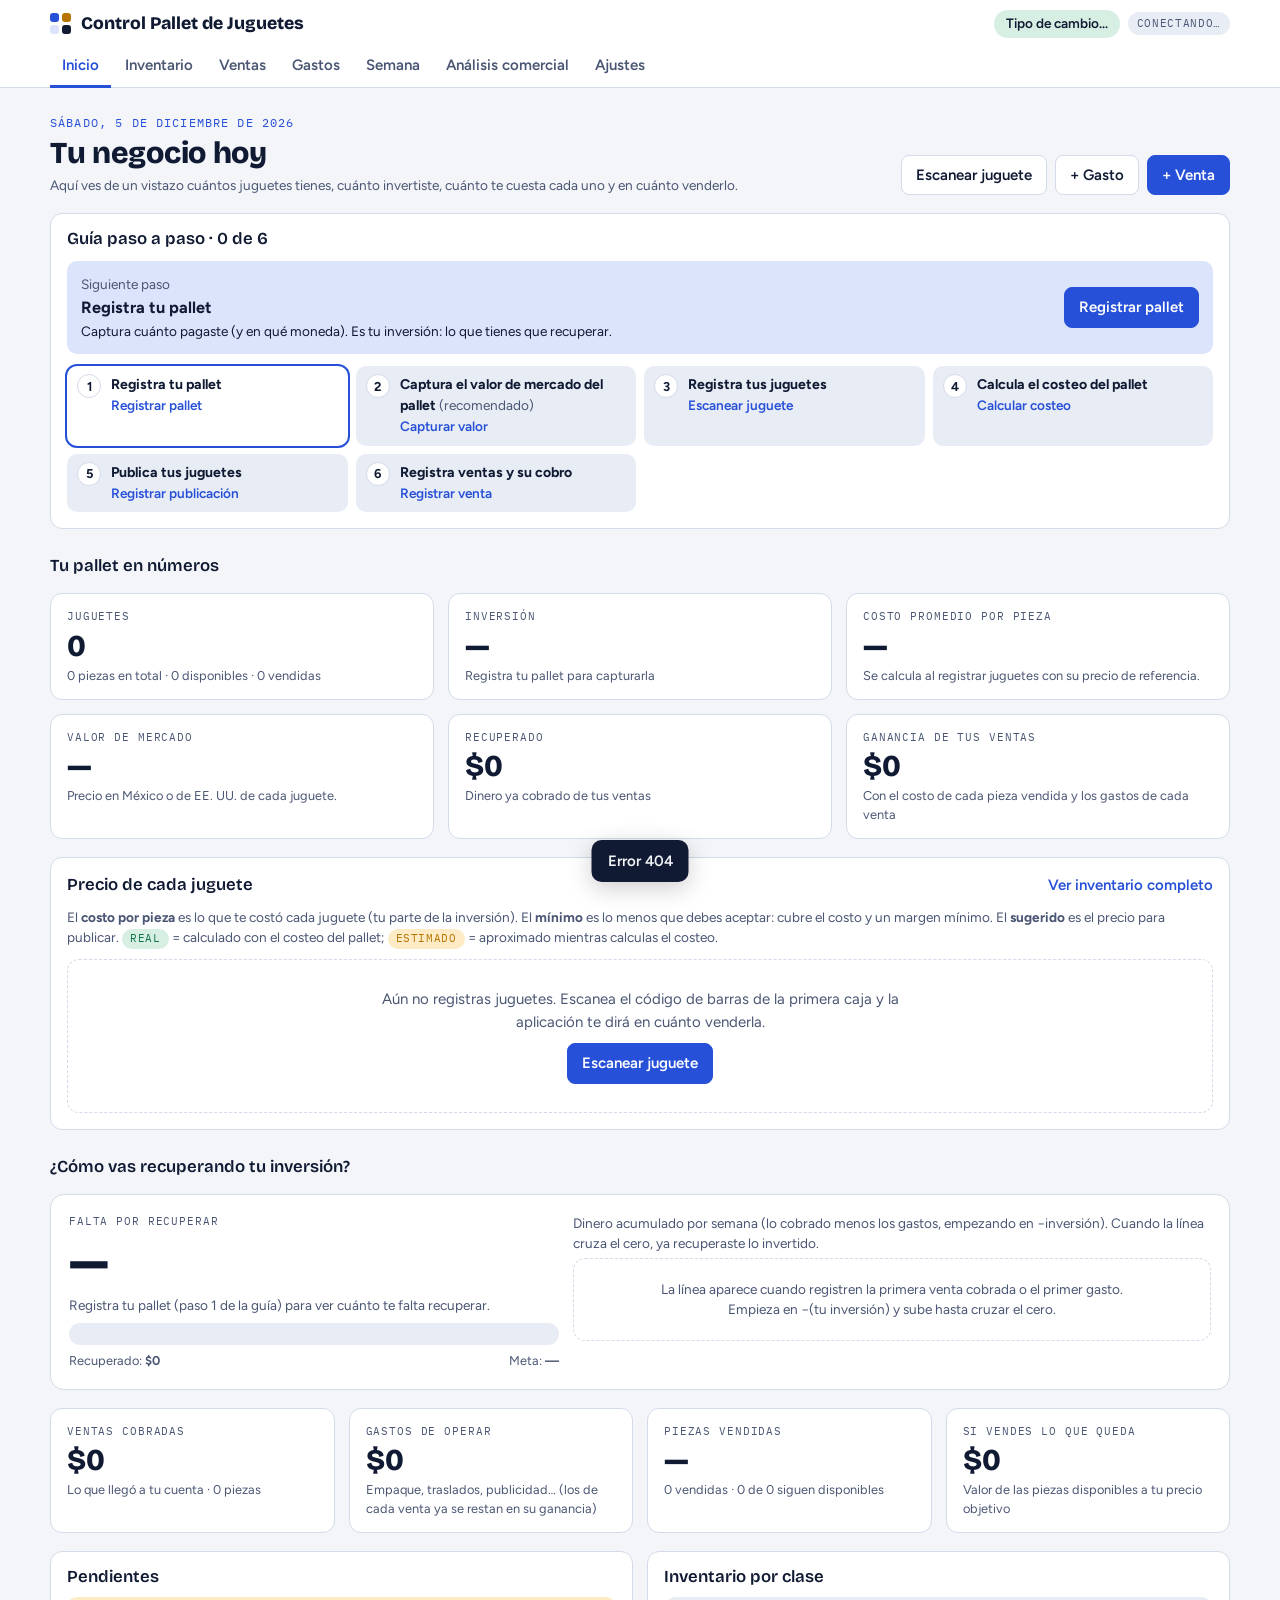
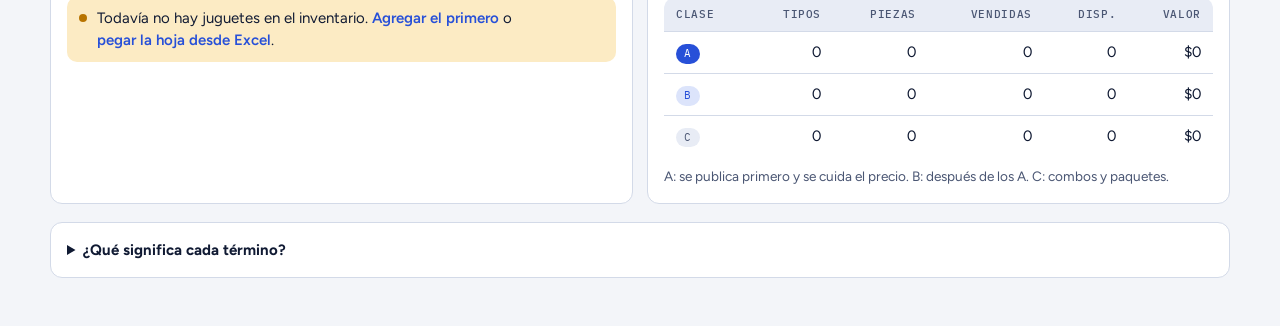
==== pallet-juguetes/src/PalletControl/wwwroot/index.html @ 429c1dbe "Manual de usuario en HTML (presentación con capturas reales) - docs/manual-usuario.html: 20 diaposit" ====
<!doctype html>
<html lang="es-MX">
<head>
<meta charset="utf-8">
<meta name="viewport" content="width=device-width,initial-scale=1,viewport-fit=cover">
<title>Control Pallet de Juguetes</title>
<link rel="icon" href="data:image/svg+xml,%3Csvg xmlns='http://www.w3.org/2000/svg' viewBox='0 0 20 20'%3E%3Crect width='9' height='9' rx='2' fill='%232750D8'/%3E%3Crect x='11' width='9' height='9' rx='2' fill='%23B87400'/%3E%3Crect y='11' width='9' height='9' rx='2' fill='%23DCE4FB'/%3E%3Crect x='11' y='11' width='9' height='9' rx='2' fill='%23101A33'/%3E%3C/svg%3E">
<link rel="preconnect" href="https://fonts.googleapis.com">
<link rel="preconnect" href="https://fonts.gstatic.com" crossorigin>
<link rel="stylesheet" href="https://fonts.googleapis.com/css2?family=Bricolage+Grotesque:opsz,wght@12..96,600;12..96,800&family=Figtree:wght@400;500;600;700&family=IBM+Plex+Mono:wght@500&display=swap">
<link rel="stylesheet" href="css/app.css">
</head>
<body>
<header class="top"><div class="wrap">
  <div class="brandrow">
    <div class="brand"><span class="logo" aria-hidden="true"><i></i><i></i><i></i><i></i></span><b>Control Pallet de Juguetes</b></div>
    <div class="toprt"><button class="tcbtn" id="tcBtn" type="button" aria-label="Tipo de cambio del día. Editar">Tipo de cambio…</button><span class="status" id="status">Conectando…</span><button class="userbtn" id="userBtn" type="button" hidden aria-label="Tu cuenta"></button></div>
  </div>
  <nav class="tabs" role="tablist" aria-label="Secciones">
    <button class="tab" role="tab" data-tab="resumen" aria-selected="true">Inicio</button>
    <button class="tab" role="tab" data-tab="inventario">Inventario</button>
    <button class="tab" role="tab" data-tab="ventas">Ventas<span class="cnt" id="cntApartado" hidden></span></button>
    <button class="tab" role="tab" data-tab="gastos">Gastos</button>
    <button class="tab" role="tab" data-tab="semana">Semana</button>
    <button class="tab" role="tab" data-tab="analisis">Análisis comercial</button>
    <button class="tab" role="tab" data-tab="ajustes">Ajustes</button>
  </nav>
</div></header>

<main class="wrap">

<!-- INICIO -->
<section class="view" data-view="resumen">
  <div class="head"><div><p class="eyebrow" id="hoyTxt"></p><h2>Tu negocio hoy</h2>
      <p class="muted small">Aquí ves de un vistazo cuántos juguetes tienes, cuánto invertiste, cuánto te cuesta cada uno y en cuánto venderlo.</p></div>
    <div class="row"><button class="btn" data-act="escanear">Escanear juguete</button><button class="btn" data-act="nuevoGasto">+ Gasto</button><button class="btn primary" data-act="nuevaVenta">+ Venta</button></div></div>

  <div id="guia"></div>

  <h3 class="dash-h">Tu pallet en números</h3>
  <div class="row" id="iniPalWrap" hidden><label class="small muted" for="iniPal">Ver:</label><select class="sel" id="iniPal" style="max-width:260px"></select></div>
  <div class="grid g3" id="iniNum"></div>

  <div class="card">
    <div class="pf"><h3 style="margin:0">Precio de cada juguete</h3><button class="lnk" type="button" data-go="inventario">Ver inventario completo</button></div>
    <p class="small muted">El <b>costo por pieza</b> es lo que te costó cada juguete (tu parte de la inversión). El <b>mínimo</b> es lo menos que debes aceptar: cubre el costo y un margen mínimo. El <b>sugerido</b> es el precio para publicar. <span class="pill entregado">Real</span> = calculado con el costeo del pallet; <span class="pill apartado">Estimado</span> = aproximado mientras calculas el costeo.</p>
    <div id="iniPrecios"></div>
  </div>

  <h3 class="dash-h">¿Cómo vas recuperando tu inversión?</h3>
  <div class="hero">
    <div style="display:flex;flex-direction:column;gap:8px">
      <span class="lbl">Falta por recuperar</span>
      <span class="big" id="hFalta">$0</span>
      <span class="muted small" id="hFaltaN"></span>
      <div><div class="meter"><i id="hMeter" style="width:0"></i></div>
        <div class="meter-l"><span>Recuperado: <b id="hRec">$0</b></span><span>Meta: <b id="hInv">$0</b></span></div></div>
    </div>
    <div style="min-width:0"><p class="small muted" style="margin-bottom:4px">Dinero acumulado por semana (lo cobrado menos los gastos, empezando en −inversión). Cuando la línea cruza el cero, ya recuperaste lo invertido.</p><div id="chart"></div></div>
  </div>
  <div class="grid g4" id="kpis"></div>
  <div class="grid g2">
    <div class="card"><h3>Pendientes</h3><div class="alerts" id="alerts"></div></div>
    <div class="card"><h3>Inventario por clase</h3><div class="scroll" style="border:0"><table id="tblClase"></table></div>
      <p class="small muted">A: se publica primero y se cuida el precio. B: después de los A. C: combos y paquetes.</p></div>
  </div>
  <details class="card glosario"><summary><b>¿Qué significa cada término?</b></summary>
    <dl class="small">
      <dt>Inversión del pallet</dt><dd>Lo que pagaste por el pallet más gastos como flete o importación, en pesos.</dd>
      <dt>Costo por pieza</dt><dd>La parte de la inversión que le toca a cada juguete. Los juguetes de más valor cargan más costo.</dd>
      <dt>Valor de mercado</dt><dd>En cuánto se venden juguetes iguales en tiendas (precio en México o, si no lo tienes, el de EE. UU. convertido a pesos).</dd>
      <dt>Precio mínimo</dt><dd>Lo menos que puedes aceptar sin perder: cubre el costo de la pieza y un margen mínimo del 10 %.</dd>
      <dt>Precio sugerido</dt><dd>El precio recomendado para publicar: deja un margen del 30 % sobre el precio de venta, sin comisiones de plataforma.</dd>
      <dt>Costeo</dt><dd>El cálculo que reparte la inversión entre todos los juguetes del pallet. Hazlo cuando termines de registrarlos; antes, los costos son estimados.</dd>
      <dt>Cobrado / recuperado</dt><dd>Solo cuenta el dinero que ya llegó a tu cuenta, no las ventas apartadas o por cobrar.</dd>
    </dl></details>
</section>

<!-- INVENTARIO -->
<section class="view" data-view="inventario" hidden>
  <div class="head"><div><p class="eyebrow">Hoja de inventario</p><h2>Juguetes del pallet</h2><p class="muted small" id="invSub"></p></div>
    <div class="row"><button class="btn" data-act="importar">Importar desde Excel</button><button class="btn" data-act="escanear">Escanear código</button><button class="btn primary" data-act="nuevoProducto">+ Juguete</button></div></div>
  <div id="invValor"></div>
  <div class="filters">
    <input class="inp" id="fBuscar" type="search" placeholder="Buscar por código, código de barras, nombre o categoría" aria-label="Buscar">
    <select class="sel" id="fClase" aria-label="Clase"><option value="">Todas las clases</option><option>A</option><option>B</option><option>C</option></select>
    <select class="sel" id="fCond" aria-label="Condición"><option value="">Toda condición</option><option value="nuevo_sellado">Nuevo sellado</option><option value="nuevo_caja_abierta">Nuevo con caja abierta</option><option value="usado_bueno">Usado en buenas condiciones</option><option value="usado_detalles">Usado con detalles</option><option value="incompleto">Incompleto</option><option value="danado">Dañado</option><option value="no_comercializable">No comercializable</option></select>
    <select class="sel" id="fPallet" aria-label="Pallet"><option value="">Todos los pallets</option></select>
    <label class="chk"><input type="checkbox" id="fStock"> Solo con piezas disponibles</label>
    <div class="seg" role="group" aria-label="Vista del inventario"><button type="button" id="invCards" aria-pressed="true">Tarjetas</button><button type="button" id="invTabla" aria-pressed="false">Tabla</button></div>
  </div>
  <div class="etq-ley" id="invLeyenda"></div>
  <div id="invBody"></div>
</section>

<!-- VENTAS -->
<section class="view" data-view="ventas" hidden>
  <div class="head"><div><p class="eyebrow">Del mensaje a la entrega</p><h2>Ventas</h2><p class="muted small" id="venSub"></p></div>
    <div class="row"><div class="seg" role="group" aria-label="Vista"><button id="vBoard" aria-pressed="true">Tablero</button><button id="vList" aria-pressed="false">Lista</button></div>
      <button class="btn primary" data-act="nuevaVenta">+ Venta</button></div></div>
  <div class="callout sun"><b>Regla de oro:</b> una venta solo cuenta como dinero recuperado cuando registran su cobro con el importe que apareció en su banca (en marketplaces, el depósito ya sin comisiones). Una captura de pantalla no demuestra que el pago llegó.</div>
  <div class="filters">
    <input class="inp" id="vBuscar" type="search" placeholder="Buscar cliente o juguete" aria-label="Buscar venta">
    <select class="sel" id="vCanal" aria-label="Canal"><option value="">Todos los canales</option></select>
  </div>
  <div id="venBody"></div>
</section>

<!-- GASTOS -->
<section class="view" data-view="gastos" hidden>
  <div class="head"><div><p class="eyebrow">Costos de operar</p><h2>Gastos</h2><p class="muted small">Empaque, traslados, publicidad, comisiones e impuestos. Se restan del dinero recuperado.</p></div>
    <button class="btn primary" data-act="nuevoGasto">+ Gasto</button></div>
  <div class="grid g4" id="gasKpis"></div>
  <div id="gasBody"></div>
</section>

<!-- SEMANA -->
<section class="view" data-view="semana" hidden>
  <div class="head"><div><p class="eyebrow">Revisión de 20 minutos</p><h2>Indicadores semanales</h2><p class="muted small">Anoten publicaciones, mensajes y horas cada semana. Ventas y dinero se calculan solos.</p></div>
    <button class="btn primary" data-act="nuevaSemana">+ Registrar semana</button></div>
  <div class="grid g4" id="semKpis"></div>
  <div id="semBody"></div>
</section>

<!-- ANÁLISIS COMERCIAL -->
<section class="view" data-view="analisis" hidden>
  <nav class="subnav" aria-label="Análisis comercial">
    <button class="subtab" type="button" data-sub="dashboard">Dashboard</button>
    <button class="subtab" type="button" data-sub="productos">Análisis de productos</button>
    <button class="subtab" type="button" data-sub="simulador">Simulador de precios</button>
    <button class="subtab" type="button" data-sub="pallets">Pallets y costos</button>
    <button class="subtab" type="button" data-sub="plataformas">Márgenes y fiscal</button>
    <button class="subtab" type="button" data-sub="competencia">Competencia</button>
    <button class="subtab" type="button" data-sub="publicaciones">Publicaciones</button>
    <button class="subtab" type="button" data-sub="real">Rentabilidad real</button>
    <button class="subtab" type="button" data-sub="reportes">Reportes</button>
    <button class="subtab" type="button" data-sub="integraciones">Integraciones</button>
  </nav>
  <div id="anBody"></div>
</section>

<!-- AJUSTES -->
<section class="view" data-view="ajustes" hidden>
  <div class="head"><div><p class="eyebrow">Configuración</p><h2>Ajustes</h2></div></div>
  <div class="grid g2">
    <form class="card" id="cfgForm">
      <h3>Datos del negocio</h3>
      <div class="form">
        <div class="f full"><label for="cInv">Inversión inicial (MXN)</label><input class="inp num" id="cInv" type="number" min="0" step="100"><span class="hint" id="cInvH">Incluye flete e impuestos de compra.</span></div>
        <div class="f full"><label for="cBajo">Aviso de pocas piezas</label><input class="inp num" id="cBajo" type="number" min="0" step="1"><span class="hint">Avisa cuando quedan esta cantidad o menos.</span></div>
        <div class="f full"><label for="cMeta">Meta de venta mensual (MXN)</label><input class="inp num" id="cMeta" type="number" min="0" step="500"><span class="hint">Opcional. Defínanla tras dos semanas de datos.</span></div>
        <div class="f full"><label for="cDesc">Descuento sobre el precio en México (%)</label><input class="inp num" id="cDesc" type="number" min="0" max="90" step="1"><span class="hint">Para sugerir el precio objetivo: precio en México menos este porcentaje. El plan usó 35% como ejemplo; ajústalo con tu experiencia. El tipo de cambio se edita en la leyenda de la barra superior.</span></div>
      </div>
      <div class="row"><button class="btn primary" type="submit">Guardar ajustes</button></div>
    </form>
    <div class="card">
      <h3>Exportar a Excel (CSV)</h3>
      <p class="small muted">Descarga una copia de cada hoja para abrirla en Excel.</p>
      <div class="row"><button class="btn" data-exp="inventario">Inventario</button><button class="btn" data-exp="ventas">Ventas</button><button class="btn" data-exp="gastos">Gastos</button><button class="btn" data-exp="semanas">Semanas</button></div>
      <h3 style="margin-top:8px">Respaldo completo</h3>
      <p class="small muted">Todos los datos en un archivo JSON, para guardarlo fuera de esta computadora.</p>
      <div class="row"><a class="btn" href="/api/respaldo" download>Descargar respaldo</a></div>
      <h3 style="margin-top:8px">Dónde se guardan los datos</h3>
      <p class="small muted" id="modoTxt"></p>
    </div>
  </div>
</section>

</main>

<div class="acceso" id="acceso" hidden></div>
<div class="modal" id="modal" hidden role="dialog" aria-modal="true" aria-labelledby="mTitle"><div class="panel" id="mPanel"></div></div>
<div class="toast" id="toast" hidden role="status"></div>

<script src="js/app.js"></script>
<script src="js/precios.js"></script>
<script src="js/ventas.js"></script>
<script src="js/comercial.js"></script>
<script src="js/integraciones.js"></script>
<script src="js/publicar.js"></script>
<script src="js/analisis.js"></script>
</body>
</html>
---- pallet-juguetes/src/PalletControl/wwwroot/css/app.css ----
body{margin:0}
img{max-width:100%}
[hidden]{display:none!important}
.mono{font-family:var(--f-mono)}
a.btn{text-decoration:none;display:inline-block}
/* Layout: barra fija con pestañas; cada pestaña es una mesa de trabajo (resumen arriba, detalle abajo). Misma paleta que el plan del pallet. */
:root{
  --bg:#F3F5F9; --surface:#FFFFFF; --surface-2:#E8ECF5; --fg:#101A33; --fg-2:#4A5673; --line:#D3DAE8;
  --accent:#2750D8; --accent-fg:#FFFFFF; --accent-soft:#DCE4FB;
  --sun:#B87400; --sun-soft:#FCEBC4;
  --good:#12754A; --good-soft:#D6EFE2; --bad:#B72B32; --bad-soft:#F8DADB;
  --chart-pos:#2750D8; --chart-neg:#B72B32; --chart-grid:#E3E8F1;
  --scrim:rgba(16,26,51,.45);
  --f-display:'Bricolage Grotesque','Segoe UI',system-ui,sans-serif;
  --f-body:'Figtree','Segoe UI',system-ui,sans-serif;
  --f-mono:'IBM Plex Mono',ui-monospace,Consolas,monospace;
}
@media (prefers-color-scheme: dark){:root:not([data-theme="light"]){
  --bg:#0E1424; --surface:#161E33; --surface-2:#1F2A46; --fg:#E8ECF7; --fg-2:#9FAAC8; --line:#2B3654;
  --accent:#86A2FF; --accent-fg:#0E1424; --accent-soft:#22305F;
  --sun:#F5B544; --sun-soft:#3A2E12;
  --good:#4CCB8B; --good-soft:#12372A; --bad:#FF8A8F; --bad-soft:#402024; --chart-pos:#6F8CF5; --chart-neg:#E25A63; --chart-grid:#25304C; --scrim:rgba(0,0,0,.6); color-scheme:dark}}
:root[data-theme="dark"]{
  --bg:#0E1424; --surface:#161E33; --surface-2:#1F2A46; --fg:#E8ECF7; --fg-2:#9FAAC8; --line:#2B3654;
  --accent:#86A2FF; --accent-fg:#0E1424; --accent-soft:#22305F;
  --sun:#F5B544; --sun-soft:#3A2E12;
  --good:#4CCB8B; --good-soft:#12372A; --bad:#FF8A8F; --bad-soft:#402024; --chart-pos:#6F8CF5; --chart-neg:#E25A63; --chart-grid:#25304C; --scrim:rgba(0,0,0,.6); color-scheme:dark}

*{box-sizing:border-box}
body{background:var(--bg);color:var(--fg);font-family:var(--f-body);font-size:15px;line-height:1.5;
  padding-left:max(16px,env(safe-area-inset-left,0px));padding-right:max(16px,env(safe-area-inset-right,0px));padding-block:0 48px}
body::before{content:"";position:fixed;inset:0 0 auto;height:env(safe-area-inset-top,0px);z-index:30;background:var(--surface)}
.wrap{max-width:1180px;margin:0 auto}
button,input,select,textarea{font:inherit;color:inherit}
button{cursor:pointer}
:focus-visible{outline:3px solid var(--accent);outline-offset:2px}
h1,h2,h3{font-family:var(--f-display);line-height:1.1;margin:0;text-wrap:balance}
h2{font-size:clamp(1.4rem,2.6vw,1.9rem);font-weight:800;letter-spacing:-.01em}
h3{font-size:1.05rem;font-weight:600}
p{margin:0}
.muted{color:var(--fg-2)} .small{font-size:.85rem}
.num{font-variant-numeric:tabular-nums}

/* barra superior */
.top{position:sticky;top:env(safe-area-inset-top,0px);z-index:20;background:var(--surface);border-bottom:1px solid var(--line);
  margin-inline:calc(-1*max(16px,env(safe-area-inset-left,0px)));padding:10px max(16px,env(safe-area-inset-right,0px)) 0 max(16px,env(safe-area-inset-left,0px))}
.top .wrap{display:flex;flex-direction:column;gap:8px}
.brandrow{display:flex;align-items:center;justify-content:space-between;gap:12px;flex-wrap:wrap}
.brand{display:flex;align-items:center;gap:10px;min-width:0}
.brand .logo{display:grid;grid-template-columns:repeat(2,9px);gap:3px}
.brand .logo i{width:9px;height:9px;border-radius:3px;background:var(--accent)}
.brand .logo i:nth-child(2){background:var(--sun)} .brand .logo i:nth-child(3){background:var(--accent-soft)} .brand .logo i:nth-child(4){background:var(--fg)}
.brand b{font-family:var(--f-display);font-size:1.1rem;font-weight:800}
.status{font-family:var(--f-mono);font-size:.7rem;letter-spacing:.06em;text-transform:uppercase;padding:3px 9px;border-radius:999px;background:var(--surface-2);color:var(--fg-2)}
.status.ok{background:var(--good-soft);color:var(--good)} .status.warn{background:var(--sun-soft);color:var(--sun)}
.tabs{display:flex;gap:2px;overflow-x:auto;scrollbar-width:none;margin-bottom:-1px}
.tabs::-webkit-scrollbar{display:none}
.tab{background:none;border:0;border-bottom:3px solid transparent;padding:8px 12px 9px;font-weight:600;color:var(--fg-2);white-space:nowrap}
.tab:hover{color:var(--fg)}
.tab[aria-selected="true"]{color:var(--accent);border-bottom-color:var(--accent)}
.tab .cnt{font-family:var(--f-mono);font-size:.7rem;background:var(--sun-soft);color:var(--sun);border-radius:999px;padding:1px 6px;margin-left:4px}

.view{padding-block:22px 0;display:flex;flex-direction:column;gap:18px}
.head{display:flex;justify-content:space-between;align-items:flex-end;gap:12px;flex-wrap:wrap}
.head p{margin-top:4px}
.eyebrow{font-family:var(--f-mono);font-size:.72rem;letter-spacing:.1em;text-transform:uppercase;color:var(--accent);margin-bottom:6px}
.row{display:flex;gap:8px;flex-wrap:wrap;align-items:center}

.btn{background:var(--surface);border:1px solid var(--line);border-radius:8px;padding:8px 14px;font-weight:600;white-space:nowrap}
.btn:hover{border-color:var(--accent)}
.btn.primary{background:var(--accent);color:var(--accent-fg);border-color:var(--accent)}
.btn.danger{color:var(--bad);border-color:var(--bad)}
.btn.danger.armed{background:var(--bad);color:var(--surface)}
.btn.sm{padding:4px 10px;font-size:.85rem}
.btn:disabled{opacity:.45;cursor:default}
.lnk{background:none;border:0;padding:0;color:var(--accent);font-weight:600}

.grid{display:grid;gap:14px}
.g4{grid-template-columns:repeat(auto-fit,minmax(min(100%,210px),1fr))}
.g3{grid-template-columns:repeat(auto-fit,minmax(min(100%,260px),1fr))}
.g2{grid-template-columns:repeat(auto-fit,minmax(min(100%,340px),1fr))}
.card{background:var(--surface);border:1px solid var(--line);border-radius:12px;padding:16px;min-width:0;display:flex;flex-direction:column;gap:10px}
.kpi{background:var(--surface);border:1px solid var(--line);border-radius:12px;padding:14px 16px;min-width:0}
.kpi .l{font-family:var(--f-mono);font-size:.68rem;letter-spacing:.08em;text-transform:uppercase;color:var(--fg-2)}
.kpi .v{font-family:var(--f-display);font-weight:800;font-size:clamp(1.4rem,2.6vw,1.9rem);line-height:1.15;margin:4px 0 2px;font-variant-numeric:tabular-nums;overflow-wrap:anywhere}
.kpi .n{font-size:.8rem;color:var(--fg-2)}
.tone-good{color:var(--good)} .tone-bad{color:var(--bad)}

.hero{background:var(--surface);border:1px solid var(--line);border-radius:14px;padding:18px;display:grid;gap:14px;grid-template-columns:minmax(0,1fr) minmax(0,1.3fr)}
@media(max-width:760px){.hero{grid-template-columns:1fr}}
.lbl{font-family:var(--f-mono);font-size:.68rem;letter-spacing:.08em;text-transform:uppercase;color:var(--fg-2)}
.hero .big{font-family:var(--f-display);font-weight:800;font-size:clamp(2rem,4.6vw,3.1rem);line-height:1;font-variant-numeric:tabular-nums}
.meter{position:relative;height:22px;background:var(--surface-2);border-radius:999px;overflow:hidden}
.meter i{position:absolute;inset:0 auto 0 0;background:var(--accent);border-radius:999px;transition:width .3s}
.meter i.done{background:var(--good)}
.meter-l{display:flex;justify-content:space-between;font-size:.8rem;color:var(--fg-2);margin-top:6px;gap:8px;flex-wrap:wrap}
svg text{font-family:var(--f-body);font-size:11px;fill:var(--fg-2)}
svg .ax{stroke:var(--line)} svg .z{stroke:var(--fg-2);stroke-dasharray:4 4}
svg .ln{fill:none;stroke:var(--accent);stroke-width:2.5;stroke-linejoin:round;stroke-linecap:round}
svg .ar{fill:var(--accent-soft);opacity:.75}
svg .pt{fill:var(--accent);stroke:var(--surface);stroke-width:2}
svg text.strong{fill:var(--fg);font-weight:700}

.alerts{display:flex;flex-direction:column;gap:8px}
.alert{display:flex;gap:10px;align-items:flex-start;padding:10px 12px;border-radius:10px;background:var(--surface-2)}
.alert.warn{background:var(--sun-soft)} .alert.bad{background:var(--bad-soft)} .alert.ok{background:var(--good-soft)}
.alert .dot{flex:none;width:8px;height:8px;border-radius:99px;margin-top:7px;background:var(--fg-2)}
.alert.warn .dot{background:var(--sun)} .alert.bad .dot{background:var(--bad)} .alert.ok .dot{background:var(--good)}

/* filtros */
.filters{display:flex;gap:8px;flex-wrap:wrap;align-items:center}
.inp,.sel{background:var(--surface);border:1px solid var(--line);border-radius:8px;padding:8px 10px;min-width:0}
.inp:focus,.sel:focus{border-color:var(--accent);outline:none}
.filters .inp{flex:1 1 220px}
.chk{display:inline-flex;gap:6px;align-items:center;font-size:.9rem;color:var(--fg-2)}

/* tablas */
.scroll{overflow-x:auto;border:1px solid var(--line);border-radius:12px;background:var(--surface)}
table{border-collapse:collapse;width:100%;font-variant-numeric:tabular-nums}
th,td{padding:9px 12px;text-align:left;border-bottom:1px solid var(--line);white-space:nowrap;vertical-align:middle}
td.r,th.r{text-align:right}
thead th{font-family:var(--f-mono);font-size:.68rem;letter-spacing:.06em;text-transform:uppercase;color:var(--fg-2);background:var(--surface-2);font-weight:500;position:sticky;top:0}
tbody tr:last-child td{border-bottom:0}
tbody tr:hover td{background:color-mix(in srgb,var(--accent-soft) 35%,transparent)}
td.wrap{white-space:normal;min-width:180px}
td .sub{display:block;font-size:.78rem;color:var(--fg-2)}
.zero{color:var(--fg-2)}
.low{color:var(--bad);font-weight:700}
tfoot td{font-weight:700;background:var(--surface-2);border-bottom:0}

.pill{display:inline-block;font-family:var(--f-mono);font-size:.66rem;letter-spacing:.06em;text-transform:uppercase;border-radius:999px;padding:2px 8px;white-space:nowrap;background:var(--surface-2);color:var(--fg-2)}
.pill.A{background:var(--accent);color:var(--accent-fg)} .pill.B{background:var(--accent-soft);color:var(--accent)} .pill.C{background:var(--surface-2);color:var(--fg-2)}
.pill.apartado{background:var(--sun-soft);color:var(--sun)} .pill.pagado{background:var(--accent-soft);color:var(--accent)}
.pill.entregado{background:var(--good-soft);color:var(--good)} .pill.cancelado{background:var(--bad-soft);color:var(--bad)}
.pill.nuevo{background:var(--good-soft);color:var(--good)} .pill.danado,.pill.incompleto{background:var(--bad-soft);color:var(--bad)}

/* tablero de ventas */
.board{display:grid;gap:12px;grid-template-columns:repeat(auto-fit,minmax(min(100%,260px),1fr))}
.col{background:var(--surface-2);border-radius:12px;padding:10px;display:flex;flex-direction:column;gap:8px;min-width:0}
.col h3{display:flex;justify-content:space-between;align-items:baseline;padding:2px 4px}
.col h3 span{font-family:var(--f-mono);font-size:.75rem;color:var(--fg-2);font-weight:500}
.sale{background:var(--surface);border:1px solid var(--line);border-radius:10px;padding:10px 12px;display:flex;flex-direction:column;gap:6px}
.sale .t{display:flex;justify-content:space-between;gap:8px;font-weight:600}
.sale .t b{font-variant-numeric:tabular-nums;white-space:nowrap}
.sale .m{font-size:.8rem;color:var(--fg-2);display:flex;gap:8px;flex-wrap:wrap}
.sale .a{display:flex;gap:6px;flex-wrap:wrap}
.empty-col{font-size:.85rem;color:var(--fg-2);padding:10px 6px}

.empty{background:var(--surface);border:1px dashed var(--line);border-radius:12px;padding:28px 18px;text-align:center;display:flex;flex-direction:column;gap:10px;align-items:center}
.empty p{max-width:52ch}
.callout{background:var(--accent-soft);border-radius:12px;padding:12px 14px;font-size:.92rem}
.callout.sun{background:var(--sun-soft)}

/* modal */
.modal{position:fixed;inset:0;z-index:50;background:var(--scrim);display:flex;align-items:flex-start;justify-content:center;overflow:auto;
  padding:max(40px,calc(env(safe-area-inset-top,0px) + 20px)) max(12px,env(safe-area-inset-right,0px)) 24px max(12px,env(safe-area-inset-left,0px))}
.panel{background:var(--surface);border:1px solid var(--line);border-radius:14px;width:100%;max-width:620px;padding:18px;display:flex;flex-direction:column;gap:14px}
.panel .ph{display:flex;justify-content:space-between;align-items:center;gap:10px}
.x{background:none;border:0;font-size:1.4rem;line-height:1;color:var(--fg-2);padding:4px 8px}
.form{display:grid;grid-template-columns:repeat(2,minmax(0,1fr));gap:12px}
.form .full{grid-column:1/-1}
@media(max-width:520px){.form{grid-template-columns:1fr}}
.f{display:flex;flex-direction:column;gap:4px;min-width:0}
.f label{font-weight:600;font-size:.88rem}
.f .hint{font-size:.76rem;color:var(--fg-2)}
.f .inp,.f .sel,.f textarea{width:100%}
textarea.inp{min-height:70px;resize:vertical}
.warnline{font-size:.85rem;padding:8px 10px;border-radius:8px;background:var(--sun-soft);color:var(--fg)}
.warnline.bad{background:var(--bad-soft)}
.pf{display:flex;justify-content:space-between;gap:8px;flex-wrap:wrap;align-items:center}
.seg{display:inline-flex;border:1px solid var(--line);border-radius:8px;overflow:hidden}
.seg button{border:0;background:var(--surface);padding:7px 12px;font-weight:600;color:var(--fg-2)}
.seg button[aria-pressed="true"]{background:var(--accent);color:var(--accent-fg)}

.toast{position:fixed;left:50%;bottom:calc(18px + env(safe-area-inset-bottom,0px));transform:translateX(-50%);z-index:60;background:var(--fg);color:var(--bg);padding:10px 16px;border-radius:10px;font-weight:600;max-width:calc(100% - 32px);box-shadow:0 6px 24px rgba(0,0,0,.2)}
@media(prefers-reduced-motion:reduce){.meter i{transition:none}}
#venBody{display:flex;flex-direction:column;gap:14px}

/* código de barras */
.bc{display:flex;gap:6px}
.bc .inp{flex:1;min-width:0}
.bcres{display:flex;gap:12px;align-items:flex-start;background:var(--surface-2);border-radius:10px;padding:12px}
.bcimg{width:72px;height:72px;object-fit:contain;border-radius:8px;background:#fff;flex:none}
.bcinfo{display:flex;flex-direction:column;gap:6px;min-width:0}
.bcinfo p{overflow-wrap:anywhere}
ul.sug{margin:0;padding-left:1.1em;display:flex;flex-direction:column;gap:2px}

/* tipo de cambio en la barra superior */
.toprt{display:flex;align-items:center;gap:8px;flex-wrap:wrap;justify-content:flex-end;min-width:0}
.tcbtn{background:var(--good-soft);color:var(--fg);border:0;border-radius:999px;padding:5px 12px;font-size:.85rem;font-weight:600;text-align:left;line-height:1.3}
.tcbtn b{font-variant-numeric:tabular-nums}
.tcbtn small{font-weight:500;color:var(--fg-2)}
.tcbtn.warn{background:var(--sun-soft)}
.tcbtn:hover{outline:2px solid var(--accent);outline-offset:1px}
/* imágenes */
.lbl2{font-weight:600;font-size:.88rem}
.gal{display:flex;flex-wrap:wrap;gap:8px;align-items:flex-start}
.th{margin:0;width:96px;display:flex;flex-direction:column;gap:4px;border:1px solid var(--line);border-radius:10px;padding:4px;background:var(--surface)}
.th.pri{border-color:var(--sun);box-shadow:0 0 0 1px var(--sun)}
.th.pend{border-style:dashed}
.th img{width:100%;height:84px;object-fit:contain;border-radius:6px;background:#fff}
.th figcaption{display:flex;justify-content:space-between;align-items:center;gap:4px;min-height:24px}
.ic{background:none;border:1px solid var(--line);border-radius:6px;padding:0 7px;font-size:1rem;line-height:1.4;color:var(--fg-2)}
.ic:hover{border-color:var(--accent);color:var(--fg)}
.tag2{font-family:var(--f-mono);font-size:.6rem;text-transform:uppercase;letter-spacing:.04em;color:var(--fg-2)}
.upcchk{flex-basis:100%}
td.tdimg{padding:4px 6px 4px 10px;width:52px}
.mini{display:block;width:44px;height:44px;object-fit:contain;border-radius:6px;background:#fff;border:1px solid var(--line)}
.mini.vacio{background:var(--surface-2)}
tfoot tr.tot td{font-weight:600;color:var(--fg-2)}
.sugbox{background:var(--accent-soft);border-radius:10px;padding:10px 12px;display:flex;flex-direction:column;gap:6px}
.sr{position:absolute;width:1px;height:1px;overflow:hidden;clip:rect(0 0 0 0);white-space:nowrap}
#invValor .card{gap:12px}

/* precios por tienda */
.tiendas{display:grid;gap:8px;grid-template-columns:repeat(auto-fit,minmax(min(100%,170px),1fr))}
.tienda{display:flex;flex-direction:column;gap:4px;min-width:0}
.tienda label{font-size:.82rem;font-weight:600;color:var(--fg-2)}
.tienda a.btn{white-space:nowrap}
a[aria-disabled="true"]{opacity:.5}
input[readonly]{background:var(--surface-2)}
.factor{display:flex;gap:12px;align-items:center;justify-content:space-between;flex-wrap:wrap;border-top:1px solid var(--line);padding-top:12px}
.factor>div{flex:1 1 320px;min-width:0}
/* inventario: nombre y miniatura abren el detalle */
button.lnk.nom{font-weight:700;color:var(--fg);text-align:left;text-decoration:underline;text-decoration-color:var(--line);text-underline-offset:3px}
button.lnk.nom:hover{color:var(--accent);text-decoration-color:var(--accent)}
.minib{padding:0;border:0;background:none;display:block;border-radius:6px}
/* detalle con carrusel */
.panel:has(.det){max-width:880px}
.det{display:grid;grid-template-columns:minmax(0,1fr) minmax(0,1fr);gap:16px;align-items:start}
@media(max-width:700px){.det{grid-template-columns:1fr}}
.car{position:relative;background:#fff;border:1px solid var(--line);border-radius:12px;padding:8px;outline-offset:2px}
.car-vp{display:flex;align-items:center;justify-content:center;aspect-ratio:1/1}
.car-vp img{max-width:100%;max-height:100%;object-fit:contain;border-radius:8px}
.car-vacio{aspect-ratio:1/1;display:grid;place-items:center;background:var(--surface-2);border-radius:8px}
.car-b{position:absolute;top:calc(50% - 30px);width:40px;height:40px;border-radius:999px;border:1px solid var(--line);background:color-mix(in srgb,var(--surface) 90%,transparent);font-size:1.6rem;line-height:1;color:var(--fg);display:grid;place-items:center;padding:0 0 4px}
.car-b.prev{left:10px}.car-b.next{right:10px}
.car-b:hover{border-color:var(--accent)}
.car-dots{display:flex;justify-content:center;gap:6px;margin-top:8px;flex-wrap:wrap}
.car-dots button{width:10px;height:10px;border-radius:99px;border:0;background:var(--line);padding:0}
.car-dots button[aria-current="true"]{background:var(--accent)}
.car-n{text-align:center;margin-top:4px}
.dl{margin:0;display:flex;flex-direction:column;gap:8px}
.dt{display:grid;grid-template-columns:130px minmax(0,1fr);gap:8px;border-bottom:1px solid var(--line);padding-bottom:6px}
.dt dt{font-size:.8rem;color:var(--fg-2);font-weight:600}
.dt dd{margin:0;min-width:0;overflow-wrap:anywhere}
.pre{white-space:pre-wrap;margin-top:4px}

/* ---- Fase 1: acceso, cuenta y Análisis comercial ---- */
.acceso{position:fixed;inset:0;z-index:70;background:var(--bg);display:flex;align-items:flex-start;justify-content:center;overflow:auto;
  padding:max(48px,calc(env(safe-area-inset-top,0px) + 24px)) 16px 24px}
.panel.acc{max-width:420px;display:flex;flex-direction:column;gap:14px}
.panel.acc h2{font-size:1.4rem}
.userbtn{background:var(--surface-2);border:1px solid var(--line);border-radius:999px;padding:4px 12px;font-weight:600;font-size:.85rem;max-width:160px;overflow:hidden;text-overflow:ellipsis;white-space:nowrap}
.userbtn:hover{border-color:var(--accent)}
.subnav{display:flex;gap:6px;flex-wrap:wrap}
.subtab{background:var(--surface);border:1px solid var(--line);border-radius:999px;padding:6px 14px;font-weight:600;color:var(--fg-2)}
.subtab[aria-current="page"]{background:var(--accent);border-color:var(--accent);color:var(--accent-fg)}
details.com{border:1px solid var(--line);border-radius:10px;padding:8px 12px;background:var(--surface)}
details.com>summary{cursor:pointer;font-weight:600;padding:2px 0}
details.com[open]>summary{margin-bottom:10px}
.cuadre{display:grid;gap:10px;grid-template-columns:repeat(auto-fit,minmax(min(100%,170px),1fr));margin-top:10px}
.cuadre>div{background:var(--surface-2);border-radius:10px;padding:10px 12px;font-size:.82rem;color:var(--fg-2);display:flex;flex-direction:column;gap:2px}
.cuadre b{font-size:1.05rem;color:var(--fg);font-variant-numeric:tabular-nums}
.cuadre b.tone-good{color:var(--good)} .cuadre b.tone-bad{color:var(--bad)}
.tag-w{display:inline-block;font-size:.66rem;font-weight:700;border-radius:999px;padding:1px 6px;background:var(--sun-soft);color:var(--sun);vertical-align:middle}
.card .pf h3{margin:0}
#plTcF{gap:6px}

/* ---- Fase 2: precios y rentabilidad ---- */
tr.mejor td{background:color-mix(in srgb,var(--good-soft) 55%,transparent)}
.row.pag{justify-content:center;gap:12px}
table.dtab td{padding:7px 4px;border-bottom:1px solid var(--line)}
table.dtab tr:last-child td{border-bottom:0}
.subnav{margin-bottom:2px}
.panel:has(.rentdet){max-width:1180px}

/* ---- Fase 4: gráficas del dashboard (marcas delgadas, extremo redondeado de 4px, base recta) ---- */
.hb{display:flex;flex-direction:column;gap:6px}
.hb-r{display:grid;grid-template-columns:minmax(0,42%) minmax(0,1fr);gap:10px;align-items:center;font-size:.85rem}
.hb-l{overflow:hidden;text-overflow:ellipsis;white-space:nowrap;color:var(--fg)}
.hb-t{position:relative;height:22px}
.hb-z{position:absolute;top:0;bottom:0;width:1px;background:var(--chart-grid)}
.hb-b{position:absolute;top:4px;height:14px;background:var(--chart-pos)}
.hb-b.pos{border-radius:0 4px 4px 0} .hb-b.neg{background:var(--chart-neg);border-radius:4px 0 0 4px}
.hb-v{position:absolute;top:2px;font-size:.78rem;font-variant-numeric:tabular-nums;color:var(--fg-2);white-space:nowrap}
.hb-r:hover .hb-b{filter:brightness(1.12)}
.ch-tip{position:fixed;z-index:60;pointer-events:none;background:var(--surface);color:var(--fg);border:1px solid var(--line);border-radius:8px;padding:6px 9px;font-size:.8rem;box-shadow:0 6px 20px rgba(0,0,0,.12);max-width:260px}
.ch-tip b{display:block;font-size:.95rem}
.ch-line{width:100%;height:auto;display:block}
.ch-line .grid{stroke:var(--chart-grid);stroke-width:1}
.ch-line .ax{fill:var(--fg-2);font-size:12px}
.ch-line .ln{fill:none;stroke:var(--chart-pos);stroke-width:2;stroke-linejoin:round;stroke-linecap:round}
.ch-line .ar{fill:var(--chart-pos);opacity:.1}
.ch-line .ref{stroke:var(--fg-2);stroke-width:1}
.ch-line .dot{fill:var(--chart-pos);stroke:var(--surface);stroke-width:2}
.ch-line .cross{stroke:var(--fg-2);stroke-width:1}
.dash-f{display:flex;flex-wrap:wrap;gap:8px;align-items:end}
.dash-f label{display:flex;flex-direction:column;gap:2px;font-size:.78rem;color:var(--fg-2)}
.dash-f .inp,.dash-f .sel{min-width:0;max-width:200px}
.comp-img{width:56px;height:56px;object-fit:cover;border-radius:8px;border:1px solid var(--line)}
.dash-h{margin-top:10px}
.grid .card.wide{grid-column:1/-1}

/* ---- Inicio guiado ---- */
.guia{background:var(--surface);border:1px solid var(--line);border-radius:12px;padding:16px;display:flex;flex-direction:column;gap:12px}
.guia .sig{background:var(--accent-soft);border-radius:10px;padding:12px 14px;display:flex;gap:12px;align-items:center;justify-content:space-between;flex-wrap:wrap}
.guia .sig b{font-size:1.02rem}
.pasos{list-style:none;margin:0;padding:0;display:grid;grid-template-columns:repeat(auto-fit,minmax(min(100%,230px),1fr));gap:8px}
.pasos li{display:flex;gap:10px;align-items:flex-start;padding:8px 10px;border-radius:10px;background:var(--surface-2);font-size:.88rem}
.pasos .n{flex:none;width:24px;height:24px;border-radius:999px;display:grid;place-items:center;font-weight:700;font-size:.8rem;background:var(--surface);border:1px solid var(--line)}
.pasos li.ok .n{background:var(--good);color:#fff;border-color:var(--good)}
.pasos li.act{outline:2px solid var(--accent);background:var(--surface)}
.pasos li.ok{color:var(--fg-2)}
.glosario summary{cursor:pointer}
.glosario dl{display:grid;grid-template-columns:minmax(0,180px) minmax(0,1fr);gap:6px 14px;margin:10px 0 0}
.glosario dt{font-weight:700} .glosario dd{margin:0;color:var(--fg-2)}
@media(max-width:520px){.glosario dl{grid-template-columns:1fr}.glosario dd{margin-bottom:6px}}
.g3{grid-template-columns:repeat(auto-fit,minmax(min(100%,290px),1fr))}

/* ================= Inventario en tarjetas con etiquetas ================= */
.etq{display:inline-flex;align-items:center;gap:4px;font-size:.72rem;font-weight:700;border-radius:999px;padding:3px 9px;white-space:nowrap;background:var(--surface-2);color:var(--fg-2);border:0;line-height:1.3}
.etq.ok{background:var(--good-soft);color:var(--good)} .etq.warn{background:var(--sun-soft);color:var(--sun)}
.etq.bad{background:var(--bad-soft);color:var(--bad)} .etq.info{background:var(--accent-soft);color:var(--accent)}
.etq.gris{background:var(--surface-2);color:var(--fg-2)}
button.etq{cursor:pointer;min-height:28px} button.etq[aria-pressed="true"]{outline:2px solid currentColor;outline-offset:1px}
.etqs{display:flex;flex-wrap:wrap;gap:6px}
.etq-ley{display:flex;flex-wrap:wrap;gap:6px;align-items:center;font-size:.8rem;color:var(--fg-2)}
.etq-ley:empty{display:none}
.inv-grid{display:grid;grid-template-columns:repeat(auto-fill,minmax(250px,1fr));gap:14px}
.jc{background:var(--surface);border:1px solid var(--line);border-radius:14px;overflow:hidden;display:flex;flex-direction:column;min-width:0}
.jc.agotado{opacity:.72}
.jc-foto{display:block;width:100%;aspect-ratio:4/3;background:#fff;border:0;border-bottom:1px solid var(--line);padding:0;position:relative}
.jc-foto img{width:100%;height:100%;object-fit:contain;display:block}
.jc-foto .sinfoto{position:absolute;inset:0;display:flex;align-items:center;justify-content:center;background:var(--surface-2);color:var(--fg-2);font-weight:600;font-size:.9rem}
.jc-disp{position:absolute;top:8px;left:8px;background:var(--surface);color:var(--fg);border:1px solid var(--line);border-radius:999px;padding:2px 10px;font-weight:700;font-size:.8rem}
.jc-body{padding:12px 14px 14px;display:flex;flex-direction:column;gap:8px;flex:1}
.jc-nom{background:none;border:0;padding:0;text-align:left;font-weight:700;font-size:1rem;color:var(--fg);line-height:1.3}
.jc-nom:hover{color:var(--accent)}
.jc-sub{font-size:.8rem;color:var(--fg-2)}
.jc-precio{display:flex;align-items:baseline;gap:10px;flex-wrap:wrap}
.jc-precio b{font-size:1.45rem;font-family:var(--f-display,inherit)}
.jc-precio span{font-size:.8rem;color:var(--fg-2)}
.jc-acc{display:flex;gap:6px;margin-top:auto;padding-top:4px}
.jc-acc .btn{flex:1;padding:8px 6px;min-height:40px}
.valorp>summary{cursor:pointer;list-style:none;display:flex;flex-wrap:wrap;gap:4px;align-items:baseline;min-height:28px}
.valorp>summary::-webkit-details-marker{display:none}
.valorp>summary::before{content:"▸";color:var(--accent);margin-right:6px;transition:transform .15s}
.valorp[open]>summary::before{transform:rotate(90deg)}
.valorp{display:block}
.valorp[open]>summary{margin-bottom:10px}
.valorp[open]>*+*:not(summary){margin-top:10px}
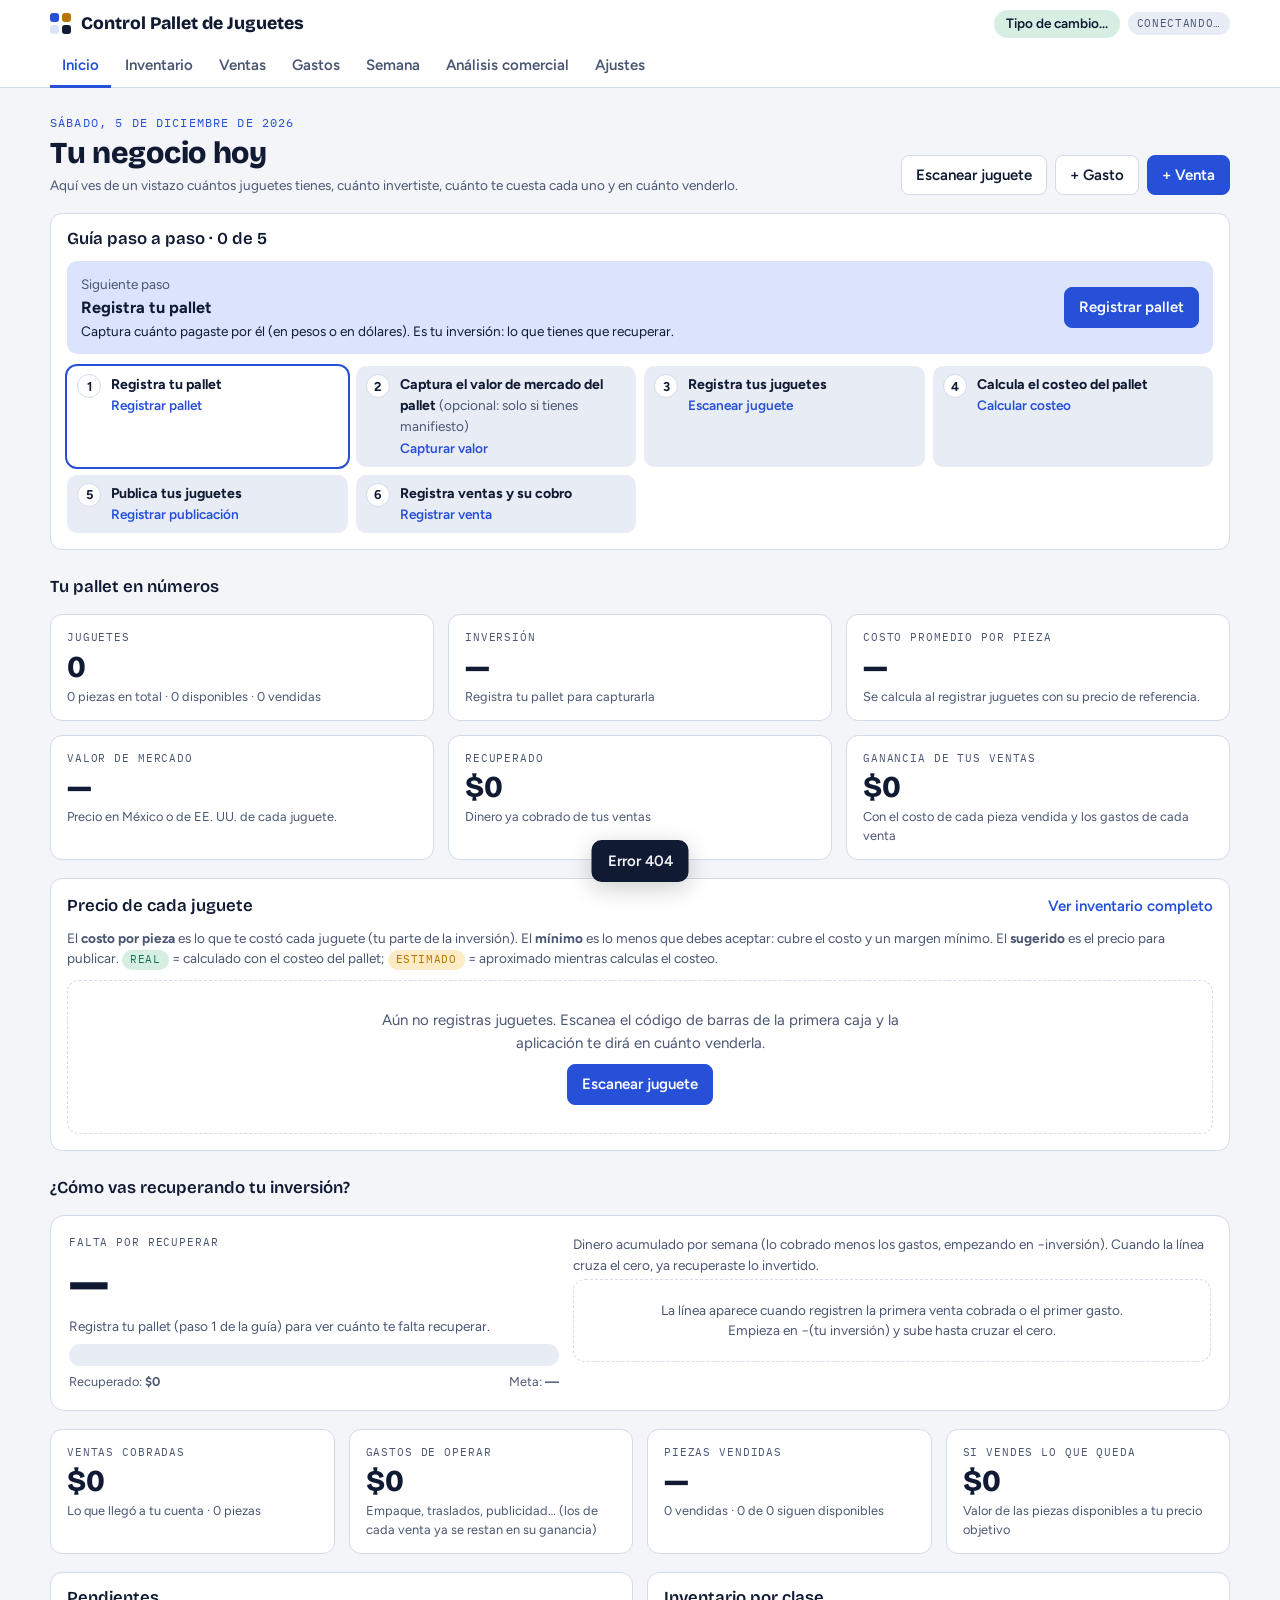
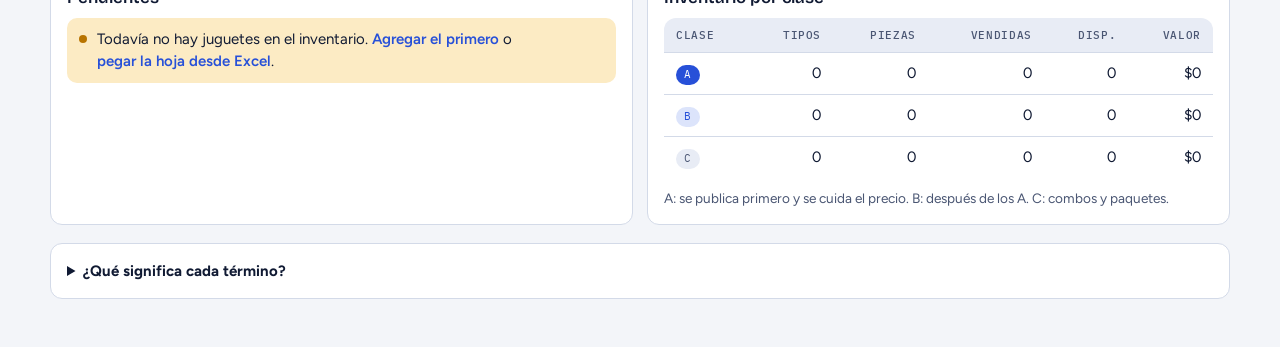
==== commit a7e1539a: "Código de barras con la cámara del celular Botón «Cámara» que abre la app de cámara del teléfono, le" ====
--- a/pallet-juguetes/src/PalletControl/wwwroot/index.html
+++ b/pallet-juguetes/src/PalletControl/wwwroot/index.html
@@ -173,6 +173,7 @@
 <div class="toast" id="toast" hidden role="status"></div>
 
 <script src="js/app.js"></script>
+<script src="js/camara.js"></script>
 <script src="js/precios.js"></script>
 <script src="js/ventas.js"></script>
 <script src="js/comercial.js"></script>
--- a/pallet-juguetes/src/PalletControl/wwwroot/css/app.css
+++ b/pallet-juguetes/src/PalletControl/wwwroot/css/app.css
@@ -177,8 +177,8 @@
 #venBody{display:flex;flex-direction:column;gap:14px}
 
 /* código de barras */
-.bc{display:flex;gap:6px}
-.bc .inp{flex:1;min-width:0}
+.bc{display:flex;gap:6px;flex-wrap:wrap}
+.bc .inp{flex:1 1 170px;min-width:0}
 .bcres{display:flex;gap:12px;align-items:flex-start;background:var(--surface-2);border-radius:10px;padding:12px}
 .bcimg{width:72px;height:72px;object-fit:contain;border-radius:8px;background:#fff;flex:none}
 .bcinfo{display:flex;flex-direction:column;gap:6px;min-width:0}
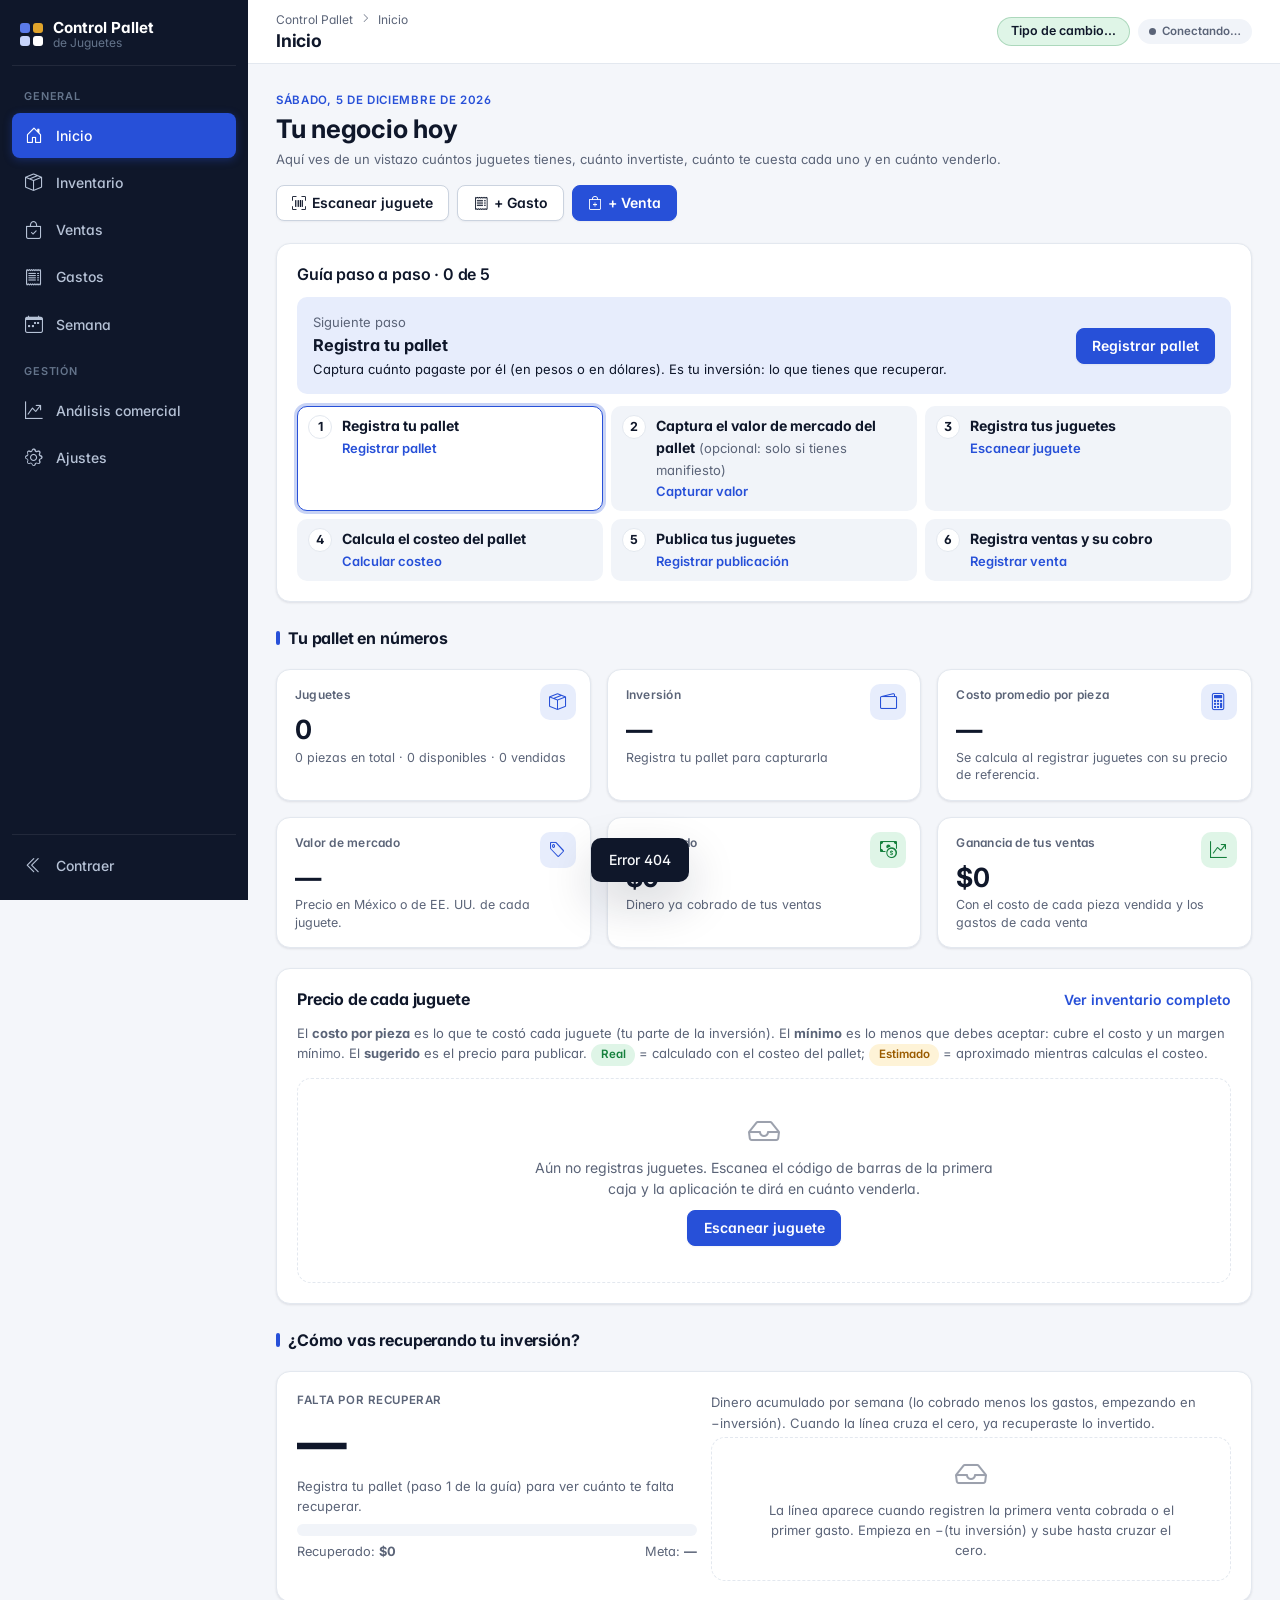
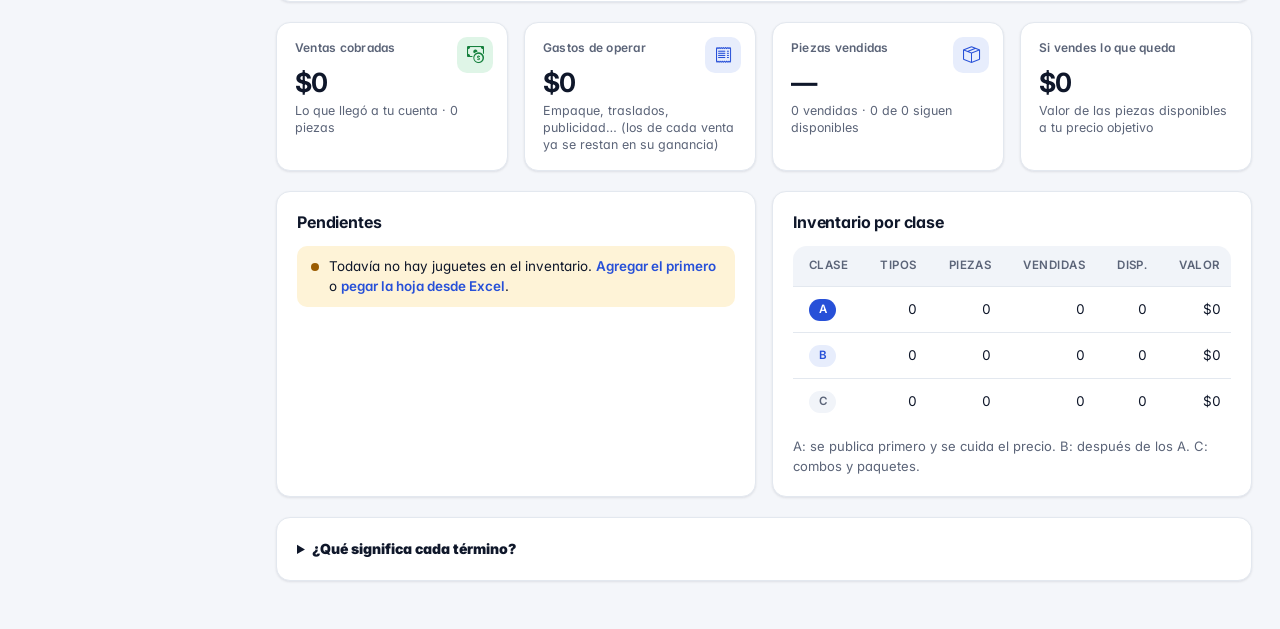
==== commit 9d5c1778: "Rediseño de la interfaz con Bootstrap 5.3.3 y Bootstrap Icons (en progreso) - Bootstrap 5.3.3 y Boot" ====
--- a/pallet-juguetes/src/PalletControl/wwwroot/index.html
+++ b/pallet-juguetes/src/PalletControl/wwwroot/index.html
@@ -7,33 +7,55 @@
 <link rel="icon" href="data:image/svg+xml,%3Csvg xmlns='http://www.w3.org/2000/svg' viewBox='0 0 20 20'%3E%3Crect width='9' height='9' rx='2' fill='%232750D8'/%3E%3Crect x='11' width='9' height='9' rx='2' fill='%23B87400'/%3E%3Crect y='11' width='9' height='9' rx='2' fill='%23DCE4FB'/%3E%3Crect x='11' y='11' width='9' height='9' rx='2' fill='%23101A33'/%3E%3C/svg%3E">
 <link rel="preconnect" href="https://fonts.googleapis.com">
 <link rel="preconnect" href="https://fonts.gstatic.com" crossorigin>
-<link rel="stylesheet" href="https://fonts.googleapis.com/css2?family=Bricolage+Grotesque:opsz,wght@12..96,600;12..96,800&family=Figtree:wght@400;500;600;700&family=IBM+Plex+Mono:wght@500&display=swap">
+<link rel="stylesheet" href="https://fonts.googleapis.com/css2?family=Inter:wght@400;500;600;700;800&family=IBM+Plex+Mono:wght@500&display=swap">
+<link rel="stylesheet" href="vendor/bootstrap/bootstrap-5.3.3.min.css">
+<link rel="stylesheet" href="vendor/bootstrap-icons/bootstrap-icons-1.11.3.min.css">
 <link rel="stylesheet" href="css/app.css">
+<link rel="stylesheet" href="css/tema.css">
 </head>
 <body>
-<header class="top"><div class="wrap">
-  <div class="brandrow">
-    <div class="brand"><span class="logo" aria-hidden="true"><i></i><i></i><i></i><i></i></span><b>Control Pallet de Juguetes</b></div>
+<div class="app-shell" id="appShell">
+<!-- Barra lateral: navegación principal (los botones .tab y sus data-tab los usa app.js) -->
+<aside class="sidebar" id="sidebar" aria-label="Navegación principal">
+  <div class="sb-brand">
+    <span class="logo" aria-hidden="true"><i></i><i></i><i></i><i></i></span>
+    <div class="sb-brand-t"><b>Control Pallet</b><span>de Juguetes</span></div>
+  </div>
+  <nav class="tabs" role="tablist" aria-label="Secciones" aria-orientation="vertical">
+    <span class="sb-sec">General</span>
+    <button class="tab" role="tab" data-tab="resumen" aria-selected="true" title="Inicio"><i class="bi bi-house-door" aria-hidden="true"></i><span class="tl">Inicio</span></button>
+    <button class="tab" role="tab" data-tab="inventario" title="Inventario"><i class="bi bi-box-seam" aria-hidden="true"></i><span class="tl">Inventario</span></button>
+    <button class="tab" role="tab" data-tab="ventas" title="Ventas"><i class="bi bi-bag-check" aria-hidden="true"></i><span class="tl">Ventas</span><span class="cnt" id="cntApartado" hidden></span></button>
+    <button class="tab" role="tab" data-tab="gastos" title="Gastos"><i class="bi bi-receipt" aria-hidden="true"></i><span class="tl">Gastos</span></button>
+    <button class="tab" role="tab" data-tab="semana" title="Semana"><i class="bi bi-calendar-week" aria-hidden="true"></i><span class="tl">Semana</span></button>
+    <span class="sb-sec">Gestión</span>
+    <button class="tab" role="tab" data-tab="analisis" title="Análisis comercial"><i class="bi bi-graph-up-arrow" aria-hidden="true"></i><span class="tl">Análisis comercial</span></button>
+    <button class="tab" role="tab" data-tab="ajustes" title="Ajustes"><i class="bi bi-gear" aria-hidden="true"></i><span class="tl">Ajustes</span></button>
+  </nav>
+  <div class="sb-foot">
+    <button class="sb-collapse" id="sbCollapse" type="button" aria-label="Contraer la barra lateral" title="Contraer o expandir"><i class="bi bi-chevron-double-left" aria-hidden="true"></i><span class="tl">Contraer</span></button>
+  </div>
+</aside>
+<div class="sb-backdrop" id="sbBackdrop" hidden></div>
+
+<div class="app-main">
+  <!-- Barra superior: sección, migas de pan, tipo de cambio, estado y usuario -->
+  <header class="topbar">
+    <button class="tb-menu" id="sbOpen" type="button" aria-label="Abrir el menú" aria-controls="sidebar" aria-expanded="false"><i class="bi bi-list" aria-hidden="true"></i></button>
+    <div class="tb-title">
+      <nav aria-label="Ruta"><ol class="breadcrumb" id="crumbs"><li class="breadcrumb-item">Inicio</li></ol></nav>
+      <h1 id="tbTitle">Inicio</h1>
+    </div>
     <div class="toprt"><button class="tcbtn" id="tcBtn" type="button" aria-label="Tipo de cambio del día. Editar">Tipo de cambio…</button><span class="status" id="status">Conectando…</span><button class="userbtn" id="userBtn" type="button" hidden aria-label="Tu cuenta"></button></div>
-  </div>
-  <nav class="tabs" role="tablist" aria-label="Secciones">
-    <button class="tab" role="tab" data-tab="resumen" aria-selected="true">Inicio</button>
-    <button class="tab" role="tab" data-tab="inventario">Inventario</button>
-    <button class="tab" role="tab" data-tab="ventas">Ventas<span class="cnt" id="cntApartado" hidden></span></button>
-    <button class="tab" role="tab" data-tab="gastos">Gastos</button>
-    <button class="tab" role="tab" data-tab="semana">Semana</button>
-    <button class="tab" role="tab" data-tab="analisis">Análisis comercial</button>
-    <button class="tab" role="tab" data-tab="ajustes">Ajustes</button>
-  </nav>
-</div></header>
-
-<main class="wrap">
+  </header>
+
+<main class="wrap content">
 
 <!-- INICIO -->
 <section class="view" data-view="resumen">
   <div class="head"><div><p class="eyebrow" id="hoyTxt"></p><h2>Tu negocio hoy</h2>
       <p class="muted small">Aquí ves de un vistazo cuántos juguetes tienes, cuánto invertiste, cuánto te cuesta cada uno y en cuánto venderlo.</p></div>
-    <div class="row"><button class="btn" data-act="escanear">Escanear juguete</button><button class="btn" data-act="nuevoGasto">+ Gasto</button><button class="btn primary" data-act="nuevaVenta">+ Venta</button></div></div>
+    <div class="row"><button class="btn" data-act="escanear"><i class="bi bi-upc-scan" aria-hidden="true"></i>Escanear juguete</button><button class="btn" data-act="nuevoGasto"><i class="bi bi-receipt" aria-hidden="true"></i>+ Gasto</button><button class="btn primary" data-act="nuevaVenta"><i class="bi bi-bag-plus" aria-hidden="true"></i>+ Venta</button></div></div>
 
   <div id="guia"></div>
 
@@ -79,7 +101,7 @@
 <!-- INVENTARIO -->
 <section class="view" data-view="inventario" hidden>
   <div class="head"><div><p class="eyebrow">Hoja de inventario</p><h2>Juguetes del pallet</h2><p class="muted small" id="invSub"></p></div>
-    <div class="row"><button class="btn" data-act="importar">Importar desde Excel</button><button class="btn" data-act="escanear">Escanear código</button><button class="btn primary" data-act="nuevoProducto">+ Juguete</button></div></div>
+    <div class="row"><button class="btn" data-act="importar"><i class="bi bi-file-earmark-spreadsheet" aria-hidden="true"></i>Importar desde Excel</button><button class="btn" data-act="completarTodos" id="btnCompletarTodos" hidden>Completar datos</button><button class="btn" data-act="escanear"><i class="bi bi-upc-scan" aria-hidden="true"></i>Escanear código</button><button class="btn primary" data-act="nuevoProducto"><i class="bi bi-plus-lg" aria-hidden="true"></i>Juguete</button></div></div>
   <div id="invValor"></div>
   <div class="filters">
     <input class="inp" id="fBuscar" type="search" placeholder="Buscar por código, código de barras, nombre o categoría" aria-label="Buscar">
@@ -97,7 +119,7 @@
 <section class="view" data-view="ventas" hidden>
   <div class="head"><div><p class="eyebrow">Del mensaje a la entrega</p><h2>Ventas</h2><p class="muted small" id="venSub"></p></div>
     <div class="row"><div class="seg" role="group" aria-label="Vista"><button id="vBoard" aria-pressed="true">Tablero</button><button id="vList" aria-pressed="false">Lista</button></div>
-      <button class="btn primary" data-act="nuevaVenta">+ Venta</button></div></div>
+      <button class="btn primary" data-act="nuevaVenta"><i class="bi bi-plus-lg" aria-hidden="true"></i>Venta</button></div></div>
   <div class="callout sun"><b>Regla de oro:</b> una venta solo cuenta como dinero recuperado cuando registran su cobro con el importe que apareció en su banca (en marketplaces, el depósito ya sin comisiones). Una captura de pantalla no demuestra que el pago llegó.</div>
   <div class="filters">
     <input class="inp" id="vBuscar" type="search" placeholder="Buscar cliente o juguete" aria-label="Buscar venta">
@@ -109,7 +131,7 @@
 <!-- GASTOS -->
 <section class="view" data-view="gastos" hidden>
   <div class="head"><div><p class="eyebrow">Costos de operar</p><h2>Gastos</h2><p class="muted small">Empaque, traslados, publicidad, comisiones e impuestos. Se restan del dinero recuperado.</p></div>
-    <button class="btn primary" data-act="nuevoGasto">+ Gasto</button></div>
+    <button class="btn primary" data-act="nuevoGasto"><i class="bi bi-plus-lg" aria-hidden="true"></i>Gasto</button></div>
   <div class="grid g4" id="gasKpis"></div>
   <div id="gasBody"></div>
 </section>
@@ -117,7 +139,7 @@
 <!-- SEMANA -->
 <section class="view" data-view="semana" hidden>
   <div class="head"><div><p class="eyebrow">Revisión de 20 minutos</p><h2>Indicadores semanales</h2><p class="muted small">Anoten publicaciones, mensajes y horas cada semana. Ventas y dinero se calculan solos.</p></div>
-    <button class="btn primary" data-act="nuevaSemana">+ Registrar semana</button></div>
+    <button class="btn primary" data-act="nuevaSemana"><i class="bi bi-plus-lg" aria-hidden="true"></i>Registrar semana</button></div>
   <div class="grid g4" id="semKpis"></div>
   <div id="semBody"></div>
 </section>
@@ -125,16 +147,16 @@
 <!-- ANÁLISIS COMERCIAL -->
 <section class="view" data-view="analisis" hidden>
   <nav class="subnav" aria-label="Análisis comercial">
-    <button class="subtab" type="button" data-sub="dashboard">Dashboard</button>
-    <button class="subtab" type="button" data-sub="productos">Análisis de productos</button>
-    <button class="subtab" type="button" data-sub="simulador">Simulador de precios</button>
-    <button class="subtab" type="button" data-sub="pallets">Pallets y costos</button>
-    <button class="subtab" type="button" data-sub="plataformas">Márgenes y fiscal</button>
-    <button class="subtab" type="button" data-sub="competencia">Competencia</button>
-    <button class="subtab" type="button" data-sub="publicaciones">Publicaciones</button>
-    <button class="subtab" type="button" data-sub="real">Rentabilidad real</button>
-    <button class="subtab" type="button" data-sub="reportes">Reportes</button>
-    <button class="subtab" type="button" data-sub="integraciones">Integraciones</button>
+    <button class="subtab" type="button" data-sub="dashboard"><i class="bi bi-speedometer2" aria-hidden="true"></i>Dashboard</button>
+    <button class="subtab" type="button" data-sub="productos"><i class="bi bi-bar-chart" aria-hidden="true"></i>Análisis de productos</button>
+    <button class="subtab" type="button" data-sub="simulador"><i class="bi bi-calculator" aria-hidden="true"></i>Simulador de precios</button>
+    <button class="subtab" type="button" data-sub="pallets"><i class="bi bi-boxes" aria-hidden="true"></i>Pallets y costos</button>
+    <button class="subtab" type="button" data-sub="plataformas"><i class="bi bi-percent" aria-hidden="true"></i>Márgenes</button>
+    <button class="subtab" type="button" data-sub="competencia"><i class="bi bi-shop" aria-hidden="true"></i>Competencia</button>
+    <button class="subtab" type="button" data-sub="publicaciones"><i class="bi bi-megaphone" aria-hidden="true"></i>Publicaciones</button>
+    <button class="subtab" type="button" data-sub="real"><i class="bi bi-cash-stack" aria-hidden="true"></i>Rentabilidad real</button>
+    <button class="subtab" type="button" data-sub="reportes"><i class="bi bi-file-earmark-bar-graph" aria-hidden="true"></i>Reportes</button>
+    <button class="subtab" type="button" data-sub="integraciones"><i class="bi bi-plug" aria-hidden="true"></i>Integraciones</button>
   </nav>
   <div id="anBody"></div>
 </section>
@@ -149,9 +171,8 @@
         <div class="f full"><label for="cInv">Inversión inicial (MXN)</label><input class="inp num" id="cInv" type="number" min="0" step="100"><span class="hint" id="cInvH">Incluye flete e impuestos de compra.</span></div>
         <div class="f full"><label for="cBajo">Aviso de pocas piezas</label><input class="inp num" id="cBajo" type="number" min="0" step="1"><span class="hint">Avisa cuando quedan esta cantidad o menos.</span></div>
         <div class="f full"><label for="cMeta">Meta de venta mensual (MXN)</label><input class="inp num" id="cMeta" type="number" min="0" step="500"><span class="hint">Opcional. Defínanla tras dos semanas de datos.</span></div>
-        <div class="f full"><label for="cDesc">Descuento sobre el precio en México (%)</label><input class="inp num" id="cDesc" type="number" min="0" max="90" step="1"><span class="hint">Para sugerir el precio objetivo: precio en México menos este porcentaje. El plan usó 35% como ejemplo; ajústalo con tu experiencia. El tipo de cambio se edita en la leyenda de la barra superior.</span></div>
       </div>
-      <div class="row"><button class="btn primary" type="submit">Guardar ajustes</button></div>
+      <div class="row"><button class="btn primary" type="submit"><i class="bi bi-check2" aria-hidden="true"></i>Guardar ajustes</button></div>
     </form>
     <div class="card">
       <h3>Exportar a Excel (CSV)</h3>
@@ -159,14 +180,21 @@
       <div class="row"><button class="btn" data-exp="inventario">Inventario</button><button class="btn" data-exp="ventas">Ventas</button><button class="btn" data-exp="gastos">Gastos</button><button class="btn" data-exp="semanas">Semanas</button></div>
       <h3 style="margin-top:8px">Respaldo completo</h3>
       <p class="small muted">Todos los datos en un archivo JSON, para guardarlo fuera de esta computadora.</p>
-      <div class="row"><a class="btn" href="/api/respaldo" download>Descargar respaldo</a></div>
+      <div class="row"><a class="btn" href="/api/respaldo" download><i class="bi bi-download" aria-hidden="true"></i>Descargar respaldo</a></div>
       <h3 style="margin-top:8px">Dónde se guardan los datos</h3>
       <p class="small muted" id="modoTxt"></p>
     </div>
+    <div class="card" style="border-color:var(--bad)">
+      <h3 style="color:var(--bad)">Borrar todos los datos y empezar de cero</h3>
+      <p class="small muted">Para quitar datos de prueba: borra pallets, juguetes, fotos, ventas, gastos, publicaciones y costeos. Se conservan los ajustes, los márgenes y las plataformas. Antes de borrar se guarda una copia en la carpeta de respaldos.</p>
+      <div class="row"><button class="btn danger" type="button" data-act="borrarTodo"><i class="bi bi-trash3" aria-hidden="true"></i>Borrar todos los datos…</button></div>
+    </div>
   </div>
 </section>
 
 </main>
+</div><!-- /app-main -->
+</div><!-- /app-shell -->
 
 <div class="acceso" id="acceso" hidden></div>
 <div class="modal" id="modal" hidden role="dialog" aria-modal="true" aria-labelledby="mTitle"><div class="panel" id="mPanel"></div></div>
@@ -180,5 +208,6 @@
 <script src="js/integraciones.js"></script>
 <script src="js/publicar.js"></script>
 <script src="js/analisis.js"></script>
+<script src="js/layout.js"></script>
 </body>
 </html>
--- a/pallet-juguetes/src/PalletControl/wwwroot/css/tema.css
+++ b/pallet-juguetes/src/PalletControl/wwwroot/css/tema.css
@@ -0,0 +1,299 @@
+/* =====================================================================================================
+   tema.css — Sistema de diseño de Control Pallet de Juguetes (Bootstrap 5.3.3 + Bootstrap Icons 1.11.3).
+   Orden de carga: bootstrap.min.css → bootstrap-icons → app.css (estilos de cada módulo) → tema.css (este archivo).
+   Aquí se centraliza: paleta y tipografía, mapeo a variables de Bootstrap, layout (barra lateral, barra superior,
+   migas de pan), componentes estandarizados (botones, formularios, tablas, tarjetas, indicadores, insignias,
+   modales, avisos) y la capa de compatibilidad con las clases propias que coinciden con Bootstrap
+   (.row, .btn, .card, .alert, .modal, .toast, .col). Solo presentación: no cambia identificadores ni eventos.
+   ===================================================================================================== */
+
+/* ---------- 1. Tokens: paleta sobria, tipografía y elevación ---------- */
+:root{
+  --bg:#F4F6FA; --surface:#FFFFFF; --surface-2:#F1F4F9; --fg:#0F172A; --fg-2:#5B6478; --line:#E3E8EF; --line-strong:#CBD3DF;
+  --accent:#2750D8; --accent-fg:#FFFFFF; --accent-soft:#E7EDFC; --accent-hover:#1F43BA;
+  --sun:#9A5B00; --sun-soft:#FEF3D7;
+  --good:#15803D; --good-soft:#DFF5E7; --bad:#B42318; --bad-soft:#FDE6E4;
+  --chart-pos:#2750D8; --chart-neg:#B42318; --chart-grid:#E7ECF3;
+  --scrim:rgba(15,23,42,.5);
+  --sb-bg:#0F172A; --sb-fg:#B6C2D6; --sb-muted:#64748B; --sb-hover:rgba(255,255,255,.06); --sb-line:rgba(255,255,255,.08);
+  --f-display:'Inter','Segoe UI',system-ui,-apple-system,sans-serif;
+  --f-body:'Inter','Segoe UI',system-ui,-apple-system,sans-serif;
+  --f-mono:'IBM Plex Mono',ui-monospace,Consolas,monospace;
+  --r-sm:6px; --r:10px; --r-lg:14px;
+  --sh-xs:0 1px 2px rgba(15,23,42,.05);
+  --sh-sm:0 1px 3px rgba(15,23,42,.06),0 1px 2px rgba(15,23,42,.04);
+  --sh-md:0 6px 16px rgba(15,23,42,.08);
+  --sh-lg:0 20px 48px rgba(15,23,42,.18);
+  --sb-w:248px; --sb-w-mini:72px; --tb-h:64px;
+
+  /* Variables de Bootstrap alineadas con la paleta */
+  --bs-primary:#2750D8; --bs-primary-rgb:39,80,216;
+  --bs-success:#15803D; --bs-success-rgb:21,128,61;
+  --bs-danger:#B42318; --bs-danger-rgb:180,35,24;
+  --bs-warning:#9A5B00; --bs-warning-rgb:154,91,0;
+  --bs-body-font-family:var(--f-body); --bs-body-font-size:.875rem; --bs-body-color:var(--fg); --bs-body-bg:var(--bg);
+  --bs-border-color:var(--line); --bs-border-radius:var(--r); --bs-secondary-color:var(--fg-2);
+  --bs-link-color:var(--accent); --bs-link-color-rgb:39,80,216; --bs-link-hover-color:var(--accent-hover);
+  --bs-focus-ring-color:rgba(39,80,216,.25);
+}
+@media (prefers-color-scheme: dark){:root:not([data-theme="light"]){
+  --bg:#0B1120; --surface:#131B2E; --surface-2:#1A2439; --fg:#E6EAF2; --fg-2:#9AA6BD; --line:#26324A; --line-strong:#33415E;
+  --accent:#7D9BFF; --accent-fg:#0B1120; --accent-soft:#1C2A52; --accent-hover:#9DB4FF;
+  --sun:#F2B84B; --sun-soft:#352A12; --good:#4CC98A; --good-soft:#12362A; --bad:#FF8A84; --bad-soft:#3D1F22;
+  --chart-pos:#7D9BFF; --chart-neg:#FF8A84; --chart-grid:#26324A; --scrim:rgba(0,0,0,.62);
+  --sb-bg:#070B16; --sh-sm:0 1px 2px rgba(0,0,0,.4); --sh-md:0 6px 16px rgba(0,0,0,.45); --sh-lg:0 20px 48px rgba(0,0,0,.6);
+  --bs-primary:#7D9BFF; --bs-primary-rgb:125,155,255; --bs-focus-ring-color:rgba(125,155,255,.3); color-scheme:dark}}
+:root[data-theme="dark"]{
+  --bg:#0B1120; --surface:#131B2E; --surface-2:#1A2439; --fg:#E6EAF2; --fg-2:#9AA6BD; --line:#26324A; --line-strong:#33415E;
+  --accent:#7D9BFF; --accent-fg:#0B1120; --accent-soft:#1C2A52; --accent-hover:#9DB4FF;
+  --sun:#F2B84B; --sun-soft:#352A12; --good:#4CC98A; --good-soft:#12362A; --bad:#FF8A84; --bad-soft:#3D1F22;
+  --chart-pos:#7D9BFF; --chart-neg:#FF8A84; --chart-grid:#26324A; --scrim:rgba(0,0,0,.62);
+  --sb-bg:#070B16; --bs-primary:#7D9BFF; --bs-primary-rgb:125,155,255; color-scheme:dark}
+
+/* ---------- 2. Base y escala tipográfica ---------- */
+html{-webkit-text-size-adjust:100%}
+body{margin:0;padding:0;background:var(--bg);color:var(--fg);font-family:var(--f-body);font-size:.875rem;line-height:1.55;
+  -webkit-font-smoothing:antialiased;font-feature-settings:"cv11","ss01"}
+body::before{display:none}
+h1,h2,h3,h4{font-family:var(--f-display);color:var(--fg);letter-spacing:-.01em;margin:0}
+h2{font-size:clamp(1.3rem,2.2vw,1.6rem);font-weight:700;line-height:1.2}
+h3{font-size:1rem;font-weight:600;line-height:1.35}
+p{margin:0}
+.muted{color:var(--fg-2)} .small{font-size:.8125rem}
+.eyebrow{font-family:var(--f-body);font-size:.72rem;font-weight:600;letter-spacing:.06em;text-transform:uppercase;color:var(--accent);margin-bottom:4px}
+.lbl{font-family:var(--f-body);font-size:.72rem;font-weight:600;letter-spacing:.05em;text-transform:uppercase;color:var(--fg-2)}
+a{color:var(--accent)} a:hover{color:var(--accent-hover)}
+:focus-visible{outline:2px solid var(--accent);outline-offset:2px}
+
+/* ---------- 3. Layout: barra lateral + barra superior + contenido ---------- */
+.app-shell{display:flex;min-height:100vh;min-height:100dvh}
+.sidebar{width:var(--sb-w);flex:none;position:sticky;top:0;height:100vh;height:100dvh;background:var(--sb-bg);color:var(--sb-fg);
+  display:flex;flex-direction:column;padding:14px 12px calc(12px + env(safe-area-inset-bottom,0px));gap:4px;z-index:40;overflow-y:auto;transition:width .2s ease}
+.sb-brand{display:flex;align-items:center;gap:10px;padding:4px 8px 14px;border-bottom:1px solid var(--sb-line);margin-bottom:4px;min-height:52px}
+.sb-brand .logo{display:grid;grid-template-columns:repeat(2,10px);gap:3px;flex:none}
+.sb-brand .logo i{width:10px;height:10px;border-radius:3px;background:#5B7BEA}
+.sb-brand .logo i:nth-child(2){background:#E0A42B} .sb-brand .logo i:nth-child(3){background:#C7D4FB} .sb-brand .logo i:nth-child(4){background:#fff}
+.sb-brand-t{display:flex;flex-direction:column;line-height:1.15;min-width:0}
+.sb-brand-t b{color:#fff;font-size:.95rem;font-weight:700;white-space:nowrap}
+.sb-brand-t span{color:var(--sb-muted);font-size:.75rem;white-space:nowrap}
+.sidebar .tabs{display:flex;flex-direction:column;gap:2px;overflow:visible;margin:0;border:0}
+.sb-sec{font-size:.68rem;font-weight:600;letter-spacing:.08em;text-transform:uppercase;color:var(--sb-muted);padding:14px 12px 6px;white-space:nowrap}
+.sidebar .tab,.sb-collapse{position:relative;display:flex;align-items:center;gap:12px;width:100%;border:0;border-radius:8px;padding:9px 12px;
+  background:transparent;color:var(--sb-fg);font-weight:500;font-size:.875rem;text-align:left;white-space:nowrap;min-height:40px}
+.sidebar .tab i,.sb-collapse i{font-size:1.1rem;width:20px;flex:none;text-align:center}
+.sidebar .tab:hover,.sb-collapse:hover{background:var(--sb-hover);color:#fff}
+.sidebar .tab[aria-selected="true"]{background:var(--accent);color:#fff;border:0;box-shadow:0 2px 8px rgba(39,80,216,.35)}
+.sidebar .tab .tl{flex:1;min-width:0;overflow:hidden;text-overflow:ellipsis}
+.sidebar .tab .cnt{margin-left:auto;font-family:var(--f-body);font-size:.7rem;font-weight:700;background:#F2B84B;color:#1F1300;border-radius:999px;padding:1px 7px}
+.sb-foot{margin-top:auto;border-top:1px solid var(--sb-line);padding-top:8px}
+.sb-collapse i{transition:transform .2s}
+/* Contraída (solo escritorio): solo íconos */
+@media (min-width:992px){
+  .app-shell.sb-mini .sidebar{width:var(--sb-w-mini);padding-inline:10px}
+  .app-shell.sb-mini .tl,.app-shell.sb-mini .sb-sec,.app-shell.sb-mini .sb-brand-t{display:none}
+  .app-shell.sb-mini .sidebar .tab,.app-shell.sb-mini .sb-collapse{justify-content:center;padding-inline:0}
+  .app-shell.sb-mini .sb-brand{justify-content:center;padding-inline:0}
+  .app-shell.sb-mini .sidebar .tab .cnt{position:absolute;top:3px;right:6px;padding:0 5px;font-size:.62rem}
+  .app-shell.sb-mini .sb-collapse i{transform:rotate(180deg)}
+  .app-shell.sb-mini .sb-sec{display:block;height:10px;padding:0;overflow:hidden;color:transparent}
+}
+.app-main{flex:1;min-width:0;display:flex;flex-direction:column}
+.topbar{position:sticky;top:0;z-index:30;display:flex;align-items:center;gap:14px;min-height:var(--tb-h);
+  padding:10px 28px;padding-top:max(10px,env(safe-area-inset-top,0px));background:color-mix(in srgb,var(--surface) 94%,transparent);
+  -webkit-backdrop-filter:saturate(1.4) blur(8px);backdrop-filter:saturate(1.4) blur(8px);border-bottom:1px solid var(--line)}
+.tb-menu{display:none;align-items:center;justify-content:center;width:40px;height:40px;border:1px solid var(--line);border-radius:8px;background:var(--surface);color:var(--fg);font-size:1.25rem;flex:none}
+.tb-title{min-width:0;flex:1}
+.tb-title h1{font-size:1.1rem;font-weight:700;line-height:1.25;white-space:nowrap;overflow:hidden;text-overflow:ellipsis}
+.breadcrumb{margin:0 0 1px;font-size:.75rem;--bs-breadcrumb-divider-color:var(--fg-2);--bs-breadcrumb-item-active-color:var(--fg-2);--bs-breadcrumb-margin-bottom:0;flex-wrap:nowrap;white-space:nowrap;overflow:hidden}
+.breadcrumb-item{color:var(--fg-2)}
+.breadcrumb-item+.breadcrumb-item::before{content:"\f285";font-family:bootstrap-icons;font-size:.6rem;vertical-align:middle;padding-right:.45rem}
+.breadcrumb-item button{background:none;border:0;padding:0;color:var(--fg-2)} .breadcrumb-item button:hover{color:var(--accent)}
+.topbar .toprt{display:flex;align-items:center;gap:8px;flex-wrap:wrap;justify-content:flex-end;min-width:0}
+.wrap.content{max-width:1360px;width:100%;margin:0 auto;padding:24px 28px 48px;padding-left:max(28px,env(safe-area-inset-left,0px));padding-right:max(28px,env(safe-area-inset-right,0px))}
+.sb-backdrop{position:fixed;inset:0;background:var(--scrim);z-index:39}
+/* Tableta y celular: barra lateral como panel deslizable */
+@media (max-width:991.98px){
+  .sidebar{position:fixed;left:0;top:0;bottom:0;width:272px;transform:translateX(-102%);transition:transform .22s ease;box-shadow:var(--sh-lg)}
+  .app-shell.sb-open .sidebar{transform:none}
+  .tb-menu{display:inline-flex}
+  .sb-collapse{display:none}
+  .topbar{padding-inline:16px;gap:10px}
+  .wrap.content{padding:18px 16px 40px}
+}
+@media (max-width:575.98px){
+  .topbar{flex-wrap:wrap;row-gap:6px;padding-bottom:8px}
+  .topbar .toprt{width:100%;justify-content:space-between;flex-wrap:nowrap}
+  .tcbtn{flex:1;min-width:0;white-space:nowrap;overflow:hidden;text-overflow:ellipsis}
+  .status{font-size:0;padding:.45rem;gap:0}   /* en celular el estado se muestra solo como punto de color */
+  .head .row .btn{flex:1 1 auto}
+}
+@media (prefers-reduced-motion:reduce){.sidebar,.sb-collapse i{transition:none}}
+
+/* ---------- 4. Encabezado de página y vistas ---------- */
+.view{padding-block:0;gap:20px}
+.head{align-items:flex-end;gap:16px;padding-bottom:2px}
+.head h2{font-size:clamp(1.35rem,2.2vw,1.6rem)}
+.head p{margin-top:4px}
+.dash-h{margin-top:6px;font-size:1rem;font-weight:700}
+.dash-h::before{content:"";display:inline-block;width:4px;height:14px;border-radius:2px;background:var(--accent);margin-right:8px;vertical-align:-1px}
+
+/* ---------- 5. Compatibilidad con Bootstrap (clases propias con el mismo nombre) ---------- */
+/* .row propia = fila flexible de acciones (no la rejilla de 12 columnas de Bootstrap) */
+.row{--bs-gutter-x:0;--bs-gutter-y:0;margin:0;display:flex;flex-wrap:wrap;gap:8px;align-items:center}
+.row>*{flex-shrink:1;width:auto;max-width:none;padding:0;margin-top:0}
+/* .toast propia se muestra/oculta con el atributo hidden */
+#toast.toast:not(.show){display:block}
+.toast{width:auto;font-size:.875rem;border:0}
+/* .alert propia: avisos de la lista de pendientes */
+.alert{margin-bottom:0;border:0;position:static}
+/* .modal propia: fondo + panel (no es el modal con JavaScript de Bootstrap) */
+.modal{height:auto;width:auto;outline:0}
+
+/* ---------- 6. Botones (jerarquía: primary, secondary, success, danger, warning) ---------- */
+.btn{--bs-btn-padding-x:.95rem;--bs-btn-padding-y:.45rem;--bs-btn-font-size:.875rem;--bs-btn-font-weight:600;--bs-btn-line-height:1.4;
+  --bs-btn-border-radius:8px;--bs-btn-border-width:1px;
+  --bs-btn-color:var(--fg);--bs-btn-bg:var(--surface);--bs-btn-border-color:var(--line-strong);
+  --bs-btn-hover-color:var(--fg);--bs-btn-hover-bg:var(--surface-2);--bs-btn-hover-border-color:var(--line-strong);
+  --bs-btn-active-color:var(--fg);--bs-btn-active-bg:var(--surface-2);--bs-btn-active-border-color:var(--line-strong);
+  --bs-btn-disabled-color:var(--fg);--bs-btn-disabled-bg:var(--surface);--bs-btn-disabled-border-color:var(--line);--bs-btn-disabled-opacity:.5;
+  --bs-btn-focus-box-shadow:0 0 0 .2rem var(--bs-focus-ring-color);
+  display:inline-flex;align-items:center;justify-content:center;gap:6px;white-space:nowrap;text-decoration:none;
+  color:var(--bs-btn-color);background-color:var(--bs-btn-bg);border:var(--bs-btn-border-width) solid var(--bs-btn-border-color);
+  border-radius:var(--bs-btn-border-radius);padding:var(--bs-btn-padding-y) var(--bs-btn-padding-x);font-weight:var(--bs-btn-font-weight);
+  box-shadow:var(--sh-xs);transition:background-color .15s,border-color .15s,color .15s,box-shadow .15s}
+.btn:hover{color:var(--bs-btn-hover-color);background-color:var(--bs-btn-hover-bg);border-color:var(--bs-btn-hover-border-color)}
+.btn:focus-visible{box-shadow:var(--bs-btn-focus-box-shadow);outline:0}
+.btn:disabled,.btn[aria-disabled="true"]{opacity:var(--bs-btn-disabled-opacity);box-shadow:none}
+.btn.primary{--bs-btn-color:#fff;--bs-btn-bg:var(--accent);--bs-btn-border-color:var(--accent);
+  --bs-btn-hover-color:#fff;--bs-btn-hover-bg:var(--accent-hover);--bs-btn-hover-border-color:var(--accent-hover);
+  --bs-btn-active-color:#fff;--bs-btn-active-bg:var(--accent-hover);--bs-btn-disabled-color:#fff;--bs-btn-disabled-bg:var(--accent);--bs-btn-disabled-border-color:var(--accent)}
+:root[data-theme="dark"] .btn.primary{--bs-btn-color:var(--accent-fg);--bs-btn-hover-color:var(--accent-fg)}
+@media (prefers-color-scheme: dark){:root:not([data-theme="light"]) .btn.primary{--bs-btn-color:var(--accent-fg);--bs-btn-hover-color:var(--accent-fg);--bs-btn-disabled-color:var(--accent-fg)}}
+.btn.success{--bs-btn-color:#fff;--bs-btn-bg:var(--good);--bs-btn-border-color:var(--good);--bs-btn-hover-color:#fff;--bs-btn-hover-bg:var(--good);--bs-btn-hover-border-color:var(--good)}
+.btn.warning{--bs-btn-color:var(--sun);--bs-btn-bg:var(--sun-soft);--bs-btn-border-color:transparent;--bs-btn-hover-color:var(--sun);--bs-btn-hover-bg:var(--sun-soft)}
+.btn.danger{--bs-btn-color:var(--bad);--bs-btn-bg:var(--surface);--bs-btn-border-color:color-mix(in srgb,var(--bad) 45%,var(--line));
+  --bs-btn-hover-color:#fff;--bs-btn-hover-bg:var(--bad);--bs-btn-hover-border-color:var(--bad)}
+.btn.danger.armed{--bs-btn-color:#fff;--bs-btn-bg:var(--bad);--bs-btn-border-color:var(--bad)}
+.btn.sm{--bs-btn-padding-x:.65rem;--bs-btn-padding-y:.28rem;font-size:.8125rem;border-radius:7px}
+.btn .bi{font-size:1em;line-height:1}
+.lnk{background:none;border:0;padding:0;color:var(--accent);font-weight:600}
+.lnk:hover{color:var(--accent-hover);text-decoration:underline}
+/* Control segmentado (vistas Tarjetas/Tabla, Tablero/Lista) con aspecto de btn-group */
+.seg{display:inline-flex;border:1px solid var(--line-strong);border-radius:8px;overflow:hidden;background:var(--surface);box-shadow:var(--sh-xs)}
+.seg button{border:0;background:transparent;padding:.4rem .85rem;font-weight:600;font-size:.8125rem;color:var(--fg-2)}
+.seg button+button{border-left:1px solid var(--line)}
+.seg button:hover{background:var(--surface-2);color:var(--fg)}
+.seg button[aria-pressed="true"]{background:var(--accent);color:var(--accent-fg)}
+
+/* ---------- 7. Formularios ---------- */
+.inp,.sel,textarea.inp{display:block;background-color:var(--surface);color:var(--fg);border:1px solid var(--line-strong);border-radius:8px;
+  padding:.5rem .75rem;font-size:.875rem;line-height:1.45;min-height:38px;transition:border-color .15s,box-shadow .15s}
+.inp::placeholder{color:#94A0B4}
+.inp:focus,.sel:focus{border-color:var(--accent);outline:0;box-shadow:0 0 0 .2rem var(--bs-focus-ring-color)}
+.sel{appearance:none;-webkit-appearance:none;padding-right:2.25rem;
+  background-image:url("data:image/svg+xml,%3csvg xmlns='http://www.w3.org/2000/svg' viewBox='0 0 16 16'%3e%3cpath fill='none' stroke='%235B6478' stroke-linecap='round' stroke-linejoin='round' stroke-width='2' d='m2 5 6 6 6-6'/%3e%3c/svg%3e");
+  background-repeat:no-repeat;background-position:right .75rem center;background-size:14px 10px}
+.sel[multiple]{background-image:none;padding-right:.75rem}
+.inp:user-invalid,.sel:user-invalid{border-color:var(--bad)}
+.inp:user-invalid:focus,.sel:user-invalid:focus{box-shadow:0 0 0 .2rem color-mix(in srgb,var(--bad) 22%,transparent)}
+input[readonly].inp{background-color:var(--surface-2);color:var(--fg-2)}
+input[type=checkbox],input[type=radio]{accent-color:var(--accent);width:16px;height:16px}
+.form{gap:14px 16px}
+.f{gap:5px}
+.f label{font-weight:600;font-size:.8125rem;color:var(--fg)}
+.f .hint{font-size:.75rem;color:var(--fg-2);line-height:1.4}
+.chk{font-size:.8125rem;color:var(--fg-2);gap:8px}
+.filters{gap:10px;background:var(--surface);border:1px solid var(--line);border-radius:var(--r-lg);padding:12px;box-shadow:var(--sh-sm)}
+.filters .inp[type=search]{padding-left:2.1rem;background-image:url("data:image/svg+xml,%3csvg xmlns='http://www.w3.org/2000/svg' viewBox='0 0 16 16' fill='%2394A0B4'%3e%3cpath d='M11.742 10.344a6.5 6.5 0 1 0-1.397 1.398h-.001l3.85 3.85a1 1 0 0 0 1.415-1.414l-3.85-3.85zm-5.242.656a5 5 0 1 1 0-10 5 5 0 0 1 0 10'/%3e%3c/svg%3e");background-repeat:no-repeat;background-position:.75rem center;background-size:14px}
+details.com{border:1px solid var(--line);border-radius:var(--r);padding:10px 14px;background:var(--surface)}
+details.com>summary{font-weight:600}
+
+/* ---------- 8. Tarjetas e indicadores (KPI) ---------- */
+.card{--bs-card-border-color:var(--line);background:var(--surface);border:1px solid var(--line);border-radius:var(--r-lg);padding:20px;box-shadow:var(--sh-sm);gap:12px}
+.card>h3:first-child,.card .pf h3{font-size:1rem;font-weight:700}
+.grid{gap:16px}
+.kpi{position:relative;background:var(--surface);border:1px solid var(--line);border-radius:var(--r-lg);padding:16px 18px;box-shadow:var(--sh-sm);
+  display:flex;flex-direction:column;gap:2px;transition:box-shadow .15s}
+.kpi:hover{box-shadow:var(--sh-md)}
+.kpi .l{font-family:var(--f-body);font-size:.75rem;font-weight:600;letter-spacing:.02em;text-transform:none;color:var(--fg-2);padding-right:46px;min-height:20px}
+.kpi .v{font-family:var(--f-display);font-weight:700;font-size:clamp(1.35rem,2.1vw,1.65rem);letter-spacing:-.02em;margin:6px 0 2px}
+.kpi .n{font-size:.78rem;color:var(--fg-2);line-height:1.4}
+.kpi-ic{position:absolute;top:14px;right:14px;width:36px;height:36px;border-radius:10px;display:grid;place-items:center;font-size:1.05rem;
+  background:var(--accent-soft);color:var(--accent)}
+.kpi-ic.t-good{background:var(--good-soft);color:var(--good)} .kpi-ic.t-bad{background:var(--bad-soft);color:var(--bad)} .kpi-ic.t-sun{background:var(--sun-soft);color:var(--sun)}
+.hero,.guia{border-radius:var(--r-lg);box-shadow:var(--sh-sm);border-color:var(--line);padding:20px}
+.hero .big{font-family:var(--f-display);font-weight:800;letter-spacing:-.03em}
+.meter{height:12px} .meter i{border-radius:999px}
+.guia .sig{border-radius:var(--r);background:var(--accent-soft);padding:14px 16px}
+.pasos li{border-radius:var(--r);background:var(--surface-2);border:1px solid transparent}
+.pasos li.act{outline:0;border-color:var(--accent);background:var(--surface);box-shadow:0 0 0 3px var(--bs-focus-ring-color)}
+.pasos .n{font-size:.78rem}
+.callout{border-radius:var(--r);padding:12px 16px 12px 44px;position:relative;font-size:.875rem;border:1px solid color-mix(in srgb,var(--accent) 18%,transparent)}
+.callout::before{content:"\f431";font-family:bootstrap-icons;position:absolute;left:16px;top:12px;font-size:1.05rem;color:var(--accent)}
+.callout.sun{border-color:color-mix(in srgb,var(--sun) 25%,transparent)} .callout.sun::before{content:"\f46b";color:var(--sun)}
+.warnline{border-radius:8px;padding:9px 12px;font-size:.8125rem;border:1px solid color-mix(in srgb,var(--sun) 25%,transparent)}
+.warnline.bad{border-color:color-mix(in srgb,var(--bad) 25%,transparent)}
+.empty{border-radius:var(--r-lg);padding:36px 20px;background:var(--surface)}
+.empty::before{content:"\f42d";font-family:bootstrap-icons;font-size:2rem;color:var(--fg-2);opacity:.6;line-height:1}
+.alerts{gap:8px}
+.alert{border-radius:var(--r);padding:10px 14px;font-size:.84rem}
+
+/* ---------- 9. Tablas ---------- */
+.scroll{border:1px solid var(--line);border-radius:var(--r-lg);background:var(--surface);box-shadow:var(--sh-sm)}
+.card .scroll{box-shadow:none}
+table{font-size:.84rem}
+th,td{padding:.7rem 1rem;border-bottom:1px solid var(--line)}
+thead th{font-family:var(--f-body);font-size:.72rem;font-weight:600;letter-spacing:.04em;text-transform:uppercase;color:var(--fg-2);
+  background:var(--surface-2);border-bottom:1px solid var(--line)}
+tbody tr{transition:background-color .1s}
+tbody tr:hover td{background:color-mix(in srgb,var(--accent-soft) 45%,transparent)}
+tfoot td{background:var(--surface-2)}
+td .sub{font-size:.76rem}
+table.dtab td{padding:.5rem .25rem}
+
+/* ---------- 10. Insignias (estados) ---------- */
+.pill,.tag-w,.etq,.status{font-family:var(--f-body);font-weight:600;letter-spacing:0;text-transform:none;border-radius:999px;line-height:1.35}
+.pill{font-size:.72rem;padding:.2rem .6rem}
+.tag-w{font-size:.68rem;padding:.12rem .5rem}
+.etq{font-size:.72rem;padding:.22rem .6rem}
+.status{font-size:.72rem;padding:.3rem .7rem;display:inline-flex;align-items:center;gap:6px;background:var(--surface-2);color:var(--fg-2)}
+.status::before{content:"";width:7px;height:7px;border-radius:50%;background:currentColor}
+.tcbtn{border:1px solid color-mix(in srgb,var(--good) 25%,transparent);border-radius:999px;padding:.35rem .8rem;font-size:.78rem}
+.userbtn{border-radius:999px;padding:.35rem .8rem;font-size:.8125rem}
+.jc-disp{font-size:.75rem;box-shadow:var(--sh-xs)}
+
+/* ---------- 11. Sub-navegación (Análisis comercial) como pestañas con ícono ---------- */
+.subnav{display:flex;flex-wrap:nowrap;gap:2px;overflow-x:auto;border-bottom:1px solid var(--line);margin-bottom:4px;scrollbar-width:thin}
+.subtab{display:inline-flex;align-items:center;gap:7px;background:none;border:0;border-bottom:2px solid transparent;border-radius:0;
+  padding:10px 14px;font-weight:600;font-size:.84rem;color:var(--fg-2);white-space:nowrap;margin-bottom:-1px}
+.subtab:hover{color:var(--fg)}
+.subtab[aria-current="page"]{background:none;color:var(--accent);border-color:transparent;border-bottom-color:var(--accent)}
+
+/* ---------- 12. Ventanas (modales) ---------- */
+.modal{background:var(--scrim);-webkit-backdrop-filter:blur(2px);backdrop-filter:blur(2px)}
+.panel{border:1px solid var(--line);border-radius:var(--r-lg);box-shadow:var(--sh-lg);padding:20px 24px 22px;gap:16px}
+.panel>.ph{margin:-20px -24px 0;padding:16px 20px 14px 24px;border-bottom:1px solid var(--line)}
+.panel>.ph h2{font-size:1.15rem!important;font-weight:700}
+.x{width:34px;height:34px;display:grid;place-items:center;border-radius:8px;font-size:1rem;color:var(--fg-2);padding:0}
+.x:hover{background:var(--surface-2);color:var(--fg)}
+.panel form>.pf:last-child,.panel>.pf:last-child{border-top:1px solid var(--line);margin:4px -24px -6px;padding:14px 24px 0}
+
+/* ---------- 13. Aviso flotante ---------- */
+.toast{background:#0F172A;color:#F8FAFC;border-radius:10px;box-shadow:var(--sh-lg);padding:11px 18px;font-weight:500}
+
+/* ---------- 14. Inventario, ventas y piezas propias de cada módulo ---------- */
+.jc{border-radius:var(--r-lg);box-shadow:var(--sh-sm);transition:box-shadow .15s,transform .15s}
+.jc:hover{box-shadow:var(--sh-md)}
+.jc-precio b{font-family:var(--f-display);letter-spacing:-.02em}
+.board{gap:14px}
+.col{border-radius:var(--r-lg);border:1px solid var(--line);background:var(--surface-2);padding:12px}
+.sale{border-radius:var(--r);box-shadow:var(--sh-xs)}
+.valorp>summary::before{content:"\f285";font-family:bootstrap-icons;font-size:.8rem}
+.glosario summary{font-weight:600}
+.bcres,.sugbox{border-radius:var(--r)}
+.etq-ley{gap:8px}
+
+/* Modo oscuro: sección activa del menú con texto oscuro sobre el azul claro */
+:root[data-theme="dark"] .sidebar .tab[aria-selected="true"]{color:var(--accent-fg)}
+@media (prefers-color-scheme: dark){:root:not([data-theme="light"]) .sidebar .tab[aria-selected="true"]{color:var(--accent-fg);box-shadow:none}}
+a.btn{display:inline-flex}
